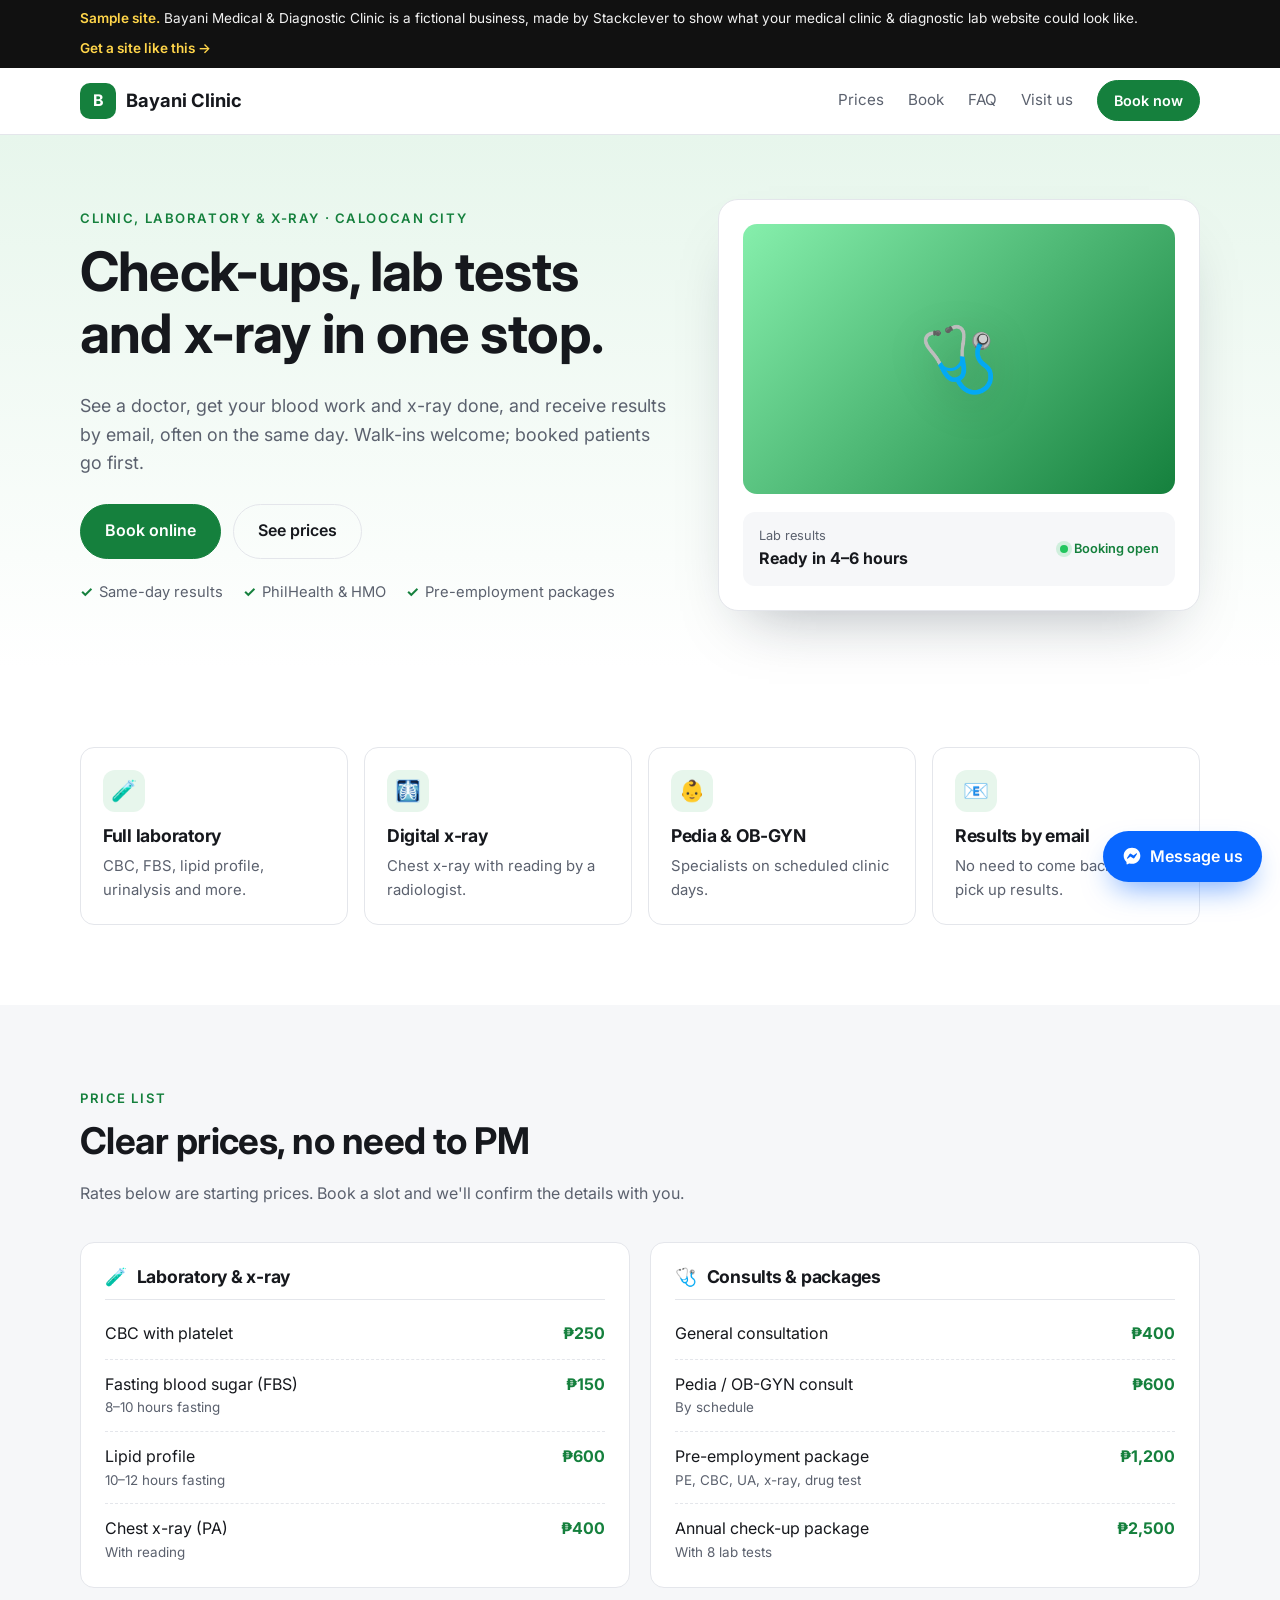
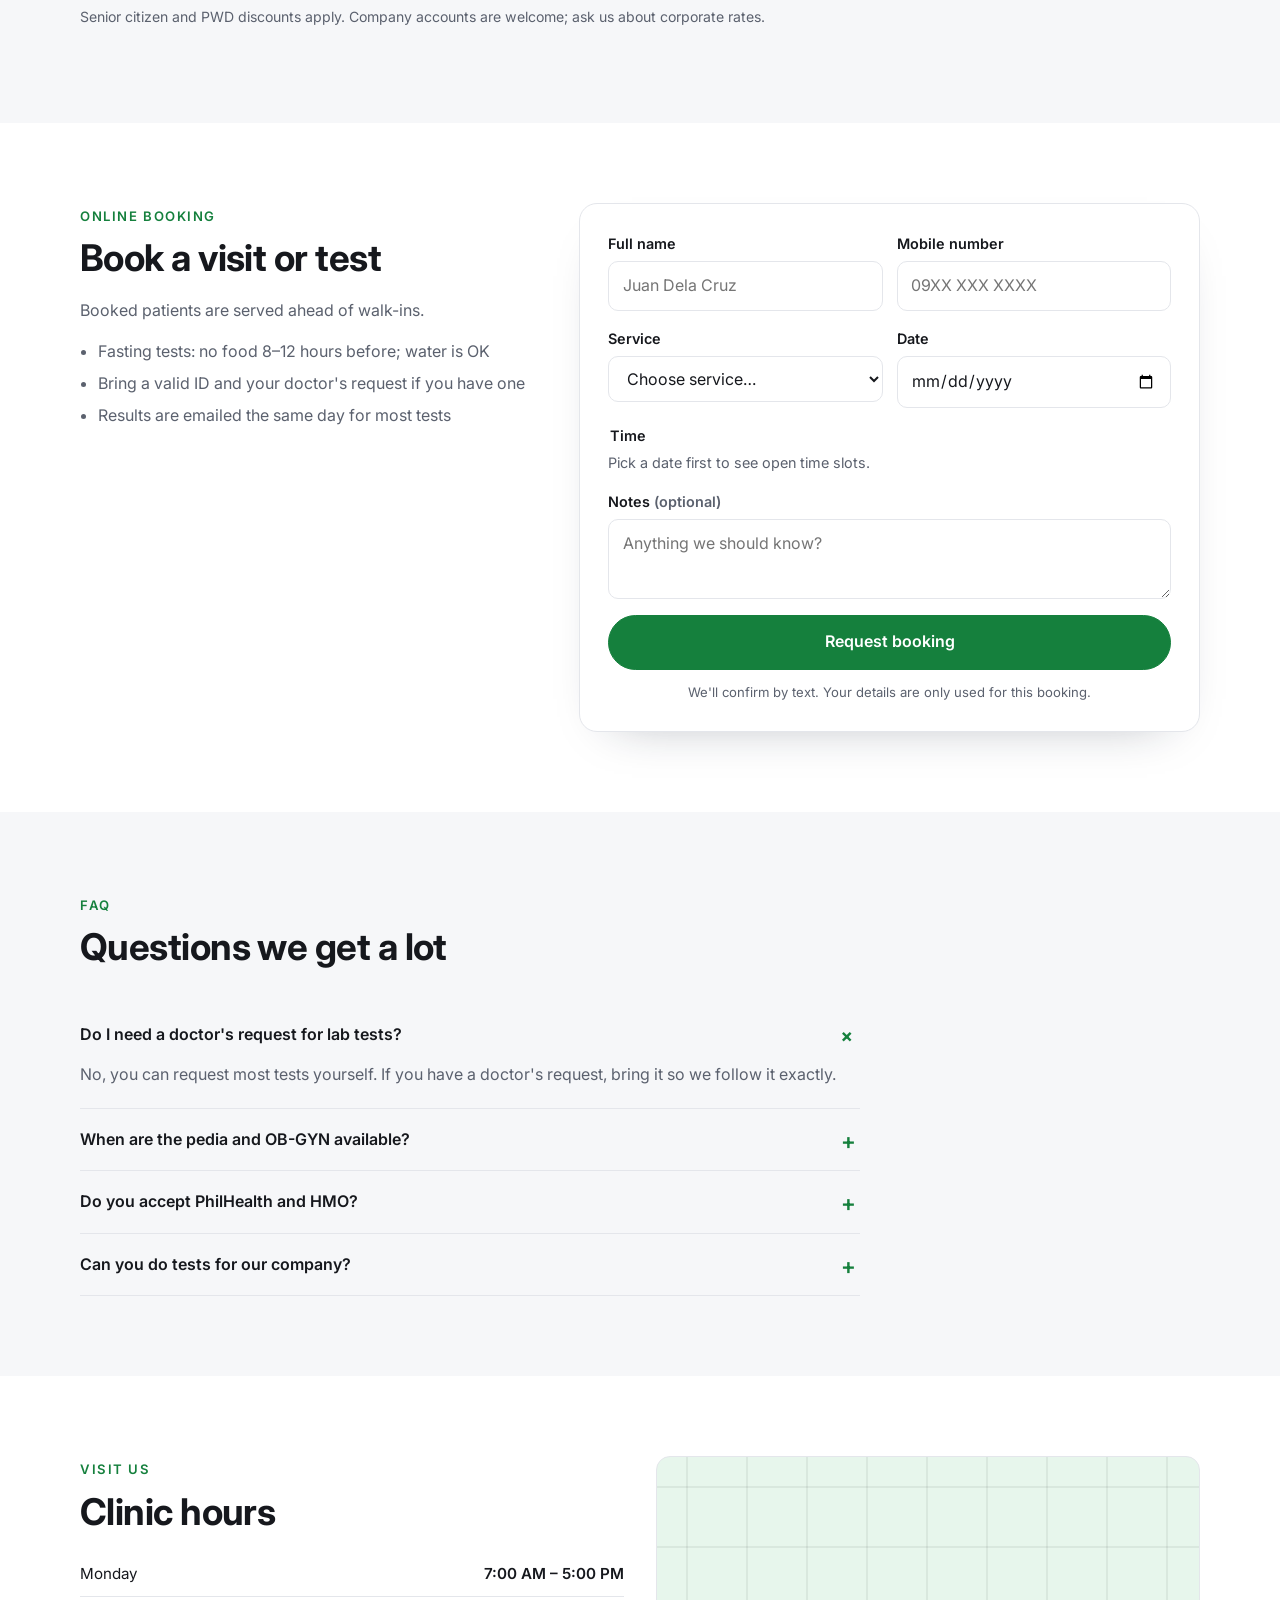
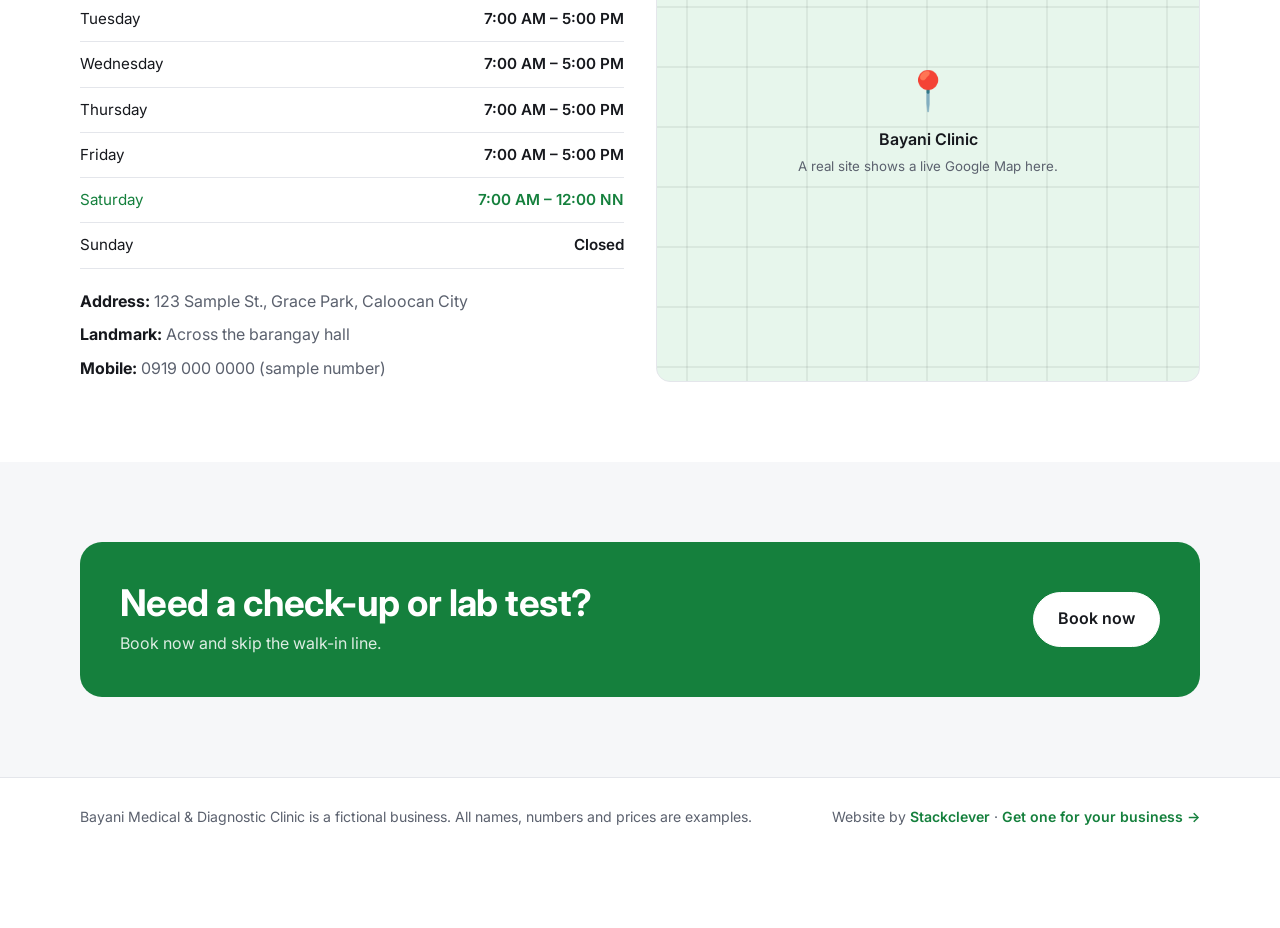
==== samples/bayani-clinic/index.html @ 7d3e4f73 "Add 5 local-business sample sites and Samples section Dental, derma, clinic/lab, private pool and tu" ====
<!DOCTYPE html>
<html lang="en">
<head>
  <meta charset="utf-8">
  <meta name="viewport" content="width=device-width, initial-scale=1">
  <title>Bayani Medical &amp; Diagnostic Clinic (sample site by Stackclever)</title>
  <meta name="description" content="Sample medical clinic &amp; diagnostic lab website by Stackclever. Bayani Medical &amp; Diagnostic Clinic is a fictional business.">
  <meta name="robots" content="noindex, nofollow">
  <meta name="theme-color" content="#15803d">
  <meta property="og:title" content="Sample medical clinic &amp; diagnostic lab website · Stackclever">
  <meta property="og:description" content="Price list, online booking, FAQs and Messenger. Get a site like this for your business.">
  <link rel="preconnect" href="https://fonts.googleapis.com">
  <link rel="preconnect" href="https://fonts.gstatic.com" crossorigin>
  <link href="https://fonts.googleapis.com/css2?family=Inter:wght@400;500;600;700&display=swap" rel="stylesheet">
  <style>
/* Shared styles for Stackclever sample sites. Each page sets its own theme vars on <body>. */
:root {
  --brand: #0f766e;
  --brand-ink: #ffffff;
  --brand-soft: #e6f4f2;
  --ink: #16181d;
  --muted: #5b616e;
  --line: #e4e6eb;
  --bg: #ffffff;
  --bg-alt: #f6f7f9;
  --radius: 14px;
  --head: "Inter", system-ui, sans-serif;
  --body: "Inter", system-ui, -apple-system, Segoe UI, Roboto, sans-serif;
}
*, *::before, *::after { box-sizing: border-box; }
html { scroll-behavior: smooth; scroll-padding-top: 76px; }
body { margin: 0; background: var(--bg); color: var(--ink); font: 16px/1.6 var(--body); -webkit-font-smoothing: antialiased; }
img { max-width: 100%; display: block; }
a { color: inherit; }
h1, h2, h3 { font-family: var(--head); line-height: 1.15; margin: 0 0 .5em; letter-spacing: -.015em; }
h1 { font-size: clamp(2.1rem, 5vw, 3.4rem); }
h2 { font-size: clamp(1.6rem, 3.2vw, 2.3rem); }
h3 { font-size: 1.1rem; }
p { margin: 0 0 1em; }
.wrap { width: min(1120px, 100% - 32px); margin-inline: auto; }
.muted { color: var(--muted); }

/* Sample banner */
.sample-bar { background: #111; color: #f2f2f2; font-size: .85rem; }
.sample-bar .wrap { display: flex; align-items: center; justify-content: space-between; gap: 8px 16px; flex-wrap: wrap; padding: 8px 0; }
.sample-bar p { margin: 0; }
.sample-bar b { color: #ffd54a; font-weight: 600; }
.sample-bar a { color: #ffd54a; font-weight: 600; text-decoration: none; white-space: nowrap; }
.sample-bar a:hover { text-decoration: underline; }

/* Header */
.top { position: sticky; top: 0; z-index: 40; background: rgba(255, 255, 255, .92); backdrop-filter: blur(10px); border-bottom: 1px solid var(--line); }
.top .wrap { display: flex; align-items: center; justify-content: space-between; gap: 16px; height: 66px; }
.brand { display: flex; align-items: center; gap: 10px; font-family: var(--head); font-weight: 700; font-size: 1.15rem; text-decoration: none; }
.brand__mark { display: grid; place-items: center; width: 36px; height: 36px; border-radius: 10px; background: var(--brand); color: var(--brand-ink); font-size: 1rem; }
.top nav { display: flex; align-items: center; gap: 24px; }
.top nav a:not(.btn) { color: var(--muted); text-decoration: none; font-size: .95rem; }
.top nav a:not(.btn):hover { color: var(--ink); }

/* Buttons */
.btn { display: inline-flex; align-items: center; justify-content: center; gap: .5em; padding: .85em 1.5em; border-radius: 999px; background: var(--brand); color: var(--brand-ink); border: 1px solid var(--brand); font: inherit; font-weight: 600; text-decoration: none; cursor: pointer; transition: transform .15s, filter .15s; }
.btn:hover { transform: translateY(-1px); filter: brightness(1.06); }
.btn--ghost { background: transparent; color: var(--ink); border-color: var(--line); }
.btn--ghost:hover { border-color: var(--brand); color: var(--brand); }
.btn--sm { padding: .55em 1.1em; font-size: .9rem; }
.btn--block { width: 100%; }

/* Hero */
.hero { padding: 64px 0 56px; background: linear-gradient(180deg, var(--brand-soft), var(--bg)); }
.hero .wrap { display: grid; grid-template-columns: 1.1fr .9fr; gap: 48px; align-items: center; }
.kicker { display: inline-block; color: var(--brand); font-weight: 600; font-size: .82rem; text-transform: uppercase; letter-spacing: .12em; margin-bottom: .8em; }
.lead { font-size: 1.12rem; color: var(--muted); max-width: 34em; }
.hero__cta { display: flex; flex-wrap: wrap; gap: 12px; margin: 26px 0 0; }
.ticks { list-style: none; padding: 0; margin: 22px 0 0; display: flex; flex-wrap: wrap; gap: 6px 20px; font-size: .92rem; color: var(--muted); }
.ticks li::before { content: "\2713"; color: var(--brand); font-weight: 700; margin-right: 6px; }

.hero__card { background: #fff; border: 1px solid var(--line); border-radius: 20px; padding: 24px; box-shadow: 0 30px 60px -30px rgba(20, 30, 50, .35); }
.hero__art { aspect-ratio: 16/10; border-radius: 14px; margin-bottom: 18px; background: var(--art); position: relative; overflow: hidden; display: grid; place-items: center; font-size: 4rem; }
.hero__art span { filter: drop-shadow(0 10px 20px rgba(0, 0, 0, .2)); }
.next { display: flex; align-items: center; justify-content: space-between; gap: 12px; padding: 14px 16px; border-radius: 12px; background: var(--bg-alt); }
.next small { display: block; color: var(--muted); font-size: .8rem; }
.next strong { font-family: var(--head); }
.live { display: inline-flex; align-items: center; gap: 6px; font-size: .8rem; color: #15803d; font-weight: 600; }
.live::before { content: ""; width: 8px; height: 8px; border-radius: 50%; background: #22c55e; box-shadow: 0 0 0 4px rgba(34, 197, 94, .18); }

/* Sections */
.section { padding: 80px 0; }
.section--alt { background: var(--bg-alt); }
.section__head { max-width: 640px; margin-bottom: 36px; }

.perks { display: grid; grid-template-columns: repeat(4, 1fr); gap: 16px; }
.perk { background: #fff; border: 1px solid var(--line); border-radius: var(--radius); padding: 22px; }
.perk__icon { display: grid; place-items: center; width: 42px; height: 42px; border-radius: 12px; background: var(--brand-soft); font-size: 1.3rem; margin-bottom: 14px; }
.perk p { color: var(--muted); font-size: .93rem; margin: 0; }

/* Price list */
.prices { display: grid; grid-template-columns: repeat(2, 1fr); gap: 20px; }
.price-group { background: #fff; border: 1px solid var(--line); border-radius: var(--radius); padding: 24px 24px 12px; }
.price-group h3 { display: flex; align-items: center; gap: 10px; padding-bottom: 12px; border-bottom: 1px solid var(--line); }
.price-group ul { list-style: none; margin: 0; padding: 0; }
.price-group li { display: flex; justify-content: space-between; align-items: baseline; gap: 16px; padding: 12px 0; border-bottom: 1px dashed var(--line); }
.price-group li:last-child { border-bottom: 0; }
.price-group li span small { display: block; color: var(--muted); font-size: .84rem; }
.price-group li b { font-family: var(--head); white-space: nowrap; color: var(--brand); }
.note { font-size: .88rem; color: var(--muted); margin-top: 18px; }

/* Booking */
.book { display: grid; grid-template-columns: .85fr 1.15fr; gap: 40px; align-items: start; }
.book__info ul { padding-left: 1.1em; color: var(--muted); }
.book__info li { margin-bottom: .4em; }
.form { background: #fff; border: 1px solid var(--line); border-radius: 18px; padding: 28px; box-shadow: 0 20px 50px -35px rgba(20, 30, 50, .4); }
.form__row { display: grid; grid-template-columns: 1fr 1fr; gap: 14px; }
.field { display: flex; flex-direction: column; gap: 6px; margin-bottom: 16px; }
.field label, .field legend { font-weight: 600; font-size: .9rem; }
.field input, .field select, .field textarea { font: inherit; padding: .7em .85em; border: 1px solid var(--line); border-radius: 10px; background: #fff; color: var(--ink); width: 100%; }
.field textarea { resize: vertical; min-height: 80px; }
.field input:focus, .field select:focus, .field textarea:focus { outline: 2px solid var(--brand); outline-offset: 1px; border-color: transparent; }
fieldset.field { border: 0; padding: 0; margin: 0 0 16px; min-width: 0; }
.slots { display: grid; grid-template-columns: repeat(auto-fill, minmax(96px, 1fr)); gap: 8px; margin-top: 4px; }
.slot { font: inherit; font-size: .88rem; padding: .6em .4em; border-radius: 10px; border: 1px solid var(--line); background: #fff; cursor: pointer; color: var(--ink); }
.slot:hover:not(:disabled) { border-color: var(--brand); }
.slot[aria-pressed="true"] { background: var(--brand); color: var(--brand-ink); border-color: var(--brand); }
.slot:disabled { color: #b3b7c0; text-decoration: line-through; cursor: not-allowed; background: var(--bg-alt); }
.slots__empty { grid-column: 1 / -1; color: var(--muted); font-size: .9rem; margin: 0; }
.form__error { color: #b91c1c; font-size: .9rem; font-weight: 500; }
.form__small { font-size: .82rem; color: var(--muted); margin: 12px 0 0; text-align: center; }
.done { text-align: center; padding: 12px 4px; }
.done__icon { display: grid; place-items: center; width: 56px; height: 56px; border-radius: 50%; background: var(--brand-soft); color: var(--brand); font-size: 1.6rem; margin: 0 auto 14px; }
.done dl { text-align: left; background: var(--bg-alt); border-radius: 12px; padding: 14px 18px; margin: 16px 0; display: grid; grid-template-columns: auto 1fr; gap: 6px 16px; font-size: .93rem; }
.done dt { color: var(--muted); }
.done dd { margin: 0; font-weight: 600; }
.done__demo { font-size: .85rem; color: var(--muted); background: #fff8db; border: 1px solid #f3e3a1; border-radius: 10px; padding: 10px 12px; }

/* FAQ */
.faq { max-width: 780px; }
.faq details { border-bottom: 1px solid var(--line); padding: 4px 0; }
.faq summary { cursor: pointer; list-style: none; font-weight: 600; padding: 14px 32px 14px 0; position: relative; }
.faq summary::-webkit-details-marker { display: none; }
.faq summary::after { content: "+"; position: absolute; right: 4px; top: 10px; font-size: 1.4rem; color: var(--brand); transition: transform .2s; }
.faq details[open] summary::after { transform: rotate(45deg); }
.faq details p { color: var(--muted); margin: 0 0 16px; }

/* Visit */
.visit { display: grid; grid-template-columns: 1fr 1fr; gap: 32px; align-items: stretch; }
.hours { width: 100%; border-collapse: collapse; font-size: .95rem; }
.hours td { padding: 10px 0; border-bottom: 1px solid var(--line); }
.hours td:last-child { text-align: right; font-weight: 600; }
.hours tr.is-today td { color: var(--brand); }
.map { border-radius: var(--radius); border: 1px solid var(--line); min-height: 260px; background:
  linear-gradient(90deg, transparent 49%, rgba(0,0,0,.06) 49% 51%, transparent 51%) 0 0 / 60px 60px,
  linear-gradient(0deg, transparent 49%, rgba(0,0,0,.06) 49% 51%, transparent 51%) 0 0 / 60px 60px,
  var(--brand-soft);
  display: grid; place-items: center; text-align: center; padding: 24px; }
.map__pin { font-size: 2.4rem; }
.map p { margin: 6px 0 0; font-weight: 600; }
.map small { color: var(--muted); }
.contact-list { list-style: none; padding: 0; margin: 20px 0 0; display: grid; gap: 8px; }
.contact-list li { color: var(--muted); }
.contact-list b { color: var(--ink); }

/* CTA band */
.band { background: var(--brand); color: var(--brand-ink); border-radius: 22px; padding: 40px; display: flex; align-items: center; justify-content: space-between; gap: 20px; flex-wrap: wrap; }
.band h2 { margin: 0 0 .2em; }
.band p { margin: 0; opacity: .85; }
.band .btn { background: #fff; color: var(--ink); border-color: #fff; }

/* Footer */
.foot { border-top: 1px solid var(--line); padding: 28px 0 100px; font-size: .88rem; color: var(--muted); }
.foot .wrap { display: flex; justify-content: space-between; gap: 12px; flex-wrap: wrap; }
.foot a { color: var(--brand); font-weight: 600; text-decoration: none; }

/* Floating chat + toast */
.chat { position: fixed; right: 18px; bottom: 18px; z-index: 50; display: inline-flex; align-items: center; gap: 8px; padding: .8em 1.2em; border-radius: 999px; border: 0; background: #0866ff; color: #fff; font: inherit; font-weight: 600; cursor: pointer; box-shadow: 0 14px 30px -10px rgba(8, 102, 255, .6); }
.chat svg { width: 20px; height: 20px; }
.toast { position: fixed; left: 50%; bottom: 84px; z-index: 60; transform: translate(-50%, 20px); opacity: 0; pointer-events: none; background: #111; color: #fff; padding: 12px 18px; border-radius: 12px; font-size: .9rem; max-width: min(420px, 100% - 32px); text-align: center; transition: opacity .25s, transform .25s; }
.toast.is-on { opacity: 1; transform: translate(-50%, 0); }

@media (max-width: 900px) {
  .hero .wrap, .book, .visit { grid-template-columns: 1fr; }
  .perks { grid-template-columns: repeat(2, 1fr); }
  .prices { grid-template-columns: 1fr; }
  .top nav a:not(.btn) { display: none; }
}
@media (max-width: 540px) {
  .perks, .form__row { grid-template-columns: 1fr; }
  .section { padding: 60px 0; }
  .hero { padding: 40px 0; }
  .form { padding: 20px; }
  .band { padding: 28px; }
  .chat span { display: none; }
}

body { --brand: #15803d; --brand-soft: #e7f6ec; --head: "Inter", system-ui, sans-serif; --art: linear-gradient(135deg,#86efac,#15803d); }
  </style>
</head>
<body>
  <div class="sample-bar" role="note">
    <div class="wrap">
      <p><b>Sample site.</b> Bayani Medical &amp; Diagnostic Clinic is a fictional business, made by Stackclever to show what your medical clinic &amp; diagnostic lab website could look like.</p>
      <a href="https://xcmoizoe.github.io/service/#contact">Get a site like this →</a>
    </div>
  </div>

  <header class="top">
    <div class="wrap">
      <a href="#" class="brand"><span class="brand__mark" aria-hidden="true">B</span>Bayani Clinic</a>
      <nav aria-label="Main">
        <a href="#prices">Prices</a>
        <a href="#book">Book</a>
        <a href="#faq">FAQ</a>
        <a href="#visit">Visit us</a>
        <a href="#book" class="btn btn--sm">Book now</a>
      </nav>
    </div>
  </header>

  <main>
    <section class="hero">
      <div class="wrap">
        <div>
          <span class="kicker">Clinic, laboratory &amp; x-ray · Caloocan City</span>
          <h1>Check-ups, lab tests and x-ray in one stop.</h1>
          <p class="lead">See a doctor, get your blood work and x-ray done, and receive results by email, often on the same day. Walk-ins welcome; booked patients go first.</p>
          <div class="hero__cta">
            <a href="#book" class="btn">Book online</a>
            <a href="#prices" class="btn btn--ghost">See prices</a>
          </div>
          <ul class="ticks">
            <li>Same-day results</li>
            <li>PhilHealth &amp; HMO</li>
            <li>Pre-employment packages</li>
          </ul>
        </div>
        <div class="hero__card" aria-hidden="true">
          <div class="hero__art"><span>🩺</span></div>
          <div class="next">
            <div><small>Lab results</small><strong>Ready in 4–6 hours</strong></div>
            <span class="live">Booking open</span>
          </div>
        </div>
      </div>
    </section>

    <section class="section">
      <div class="wrap">
        <div class="perks">
          <div class="perk"><div class="perk__icon" aria-hidden="true">🧪</div><h3>Full laboratory</h3><p>CBC, FBS, lipid profile, urinalysis and more.</p></div>
          <div class="perk"><div class="perk__icon" aria-hidden="true">🩻</div><h3>Digital x-ray</h3><p>Chest x-ray with reading by a radiologist.</p></div>
          <div class="perk"><div class="perk__icon" aria-hidden="true">👶</div><h3>Pedia &amp; OB-GYN</h3><p>Specialists on scheduled clinic days.</p></div>
          <div class="perk"><div class="perk__icon" aria-hidden="true">📧</div><h3>Results by email</h3><p>No need to come back just to pick up results.</p></div>
        </div>
      </div>
    </section>

    <section class="section section--alt" id="prices">
      <div class="wrap">
        <div class="section__head">
          <span class="kicker">Price list</span>
          <h2>Clear prices, no need to PM</h2>
          <p class="muted">Rates below are starting prices. Book a slot and we'll confirm the details with you.</p>
        </div>
        <div class="prices">
          <div class="price-group">
            <h3><span aria-hidden="true">🧪</span> Laboratory &amp; x-ray</h3>
            <ul>
              <li><span>CBC with platelet</span><b>₱250</b></li>
              <li><span>Fasting blood sugar (FBS)<small>8–10 hours fasting</small></span><b>₱150</b></li>
              <li><span>Lipid profile<small>10–12 hours fasting</small></span><b>₱600</b></li>
              <li><span>Chest x-ray (PA)<small>With reading</small></span><b>₱400</b></li>
            </ul>
          </div>
          <div class="price-group">
            <h3><span aria-hidden="true">🩺</span> Consults &amp; packages</h3>
            <ul>
              <li><span>General consultation</span><b>₱400</b></li>
              <li><span>Pedia / OB-GYN consult<small>By schedule</small></span><b>₱600</b></li>
              <li><span>Pre-employment package<small>PE, CBC, UA, x-ray, drug test</small></span><b>₱1,200</b></li>
              <li><span>Annual check-up package<small>With 8 lab tests</small></span><b>₱2,500</b></li>
            </ul>
          </div>
        </div>
        <p class="note">Senior citizen and PWD discounts apply. Company accounts are welcome; ask us about corporate rates.</p>
      </div>
    </section>

    <section class="section" id="book">
      <div class="wrap book">
        <div class="book__info">
          <span class="kicker">Online booking</span>
          <h2>Book a visit or test</h2>
          <p class="muted">Booked patients are served ahead of walk-ins.</p>
          <ul>
            <li>Fasting tests: no food 8–12 hours before; water is OK</li>
            <li>Bring a valid ID and your doctor's request if you have one</li>
            <li>Results are emailed the same day for most tests</li>
          </ul>
        </div>
        <div>
          <form class="form" id="booking" novalidate data-config="{&quot;slots&quot;:[&quot;7:00 AM&quot;,&quot;8:00 AM&quot;,&quot;9:00 AM&quot;,&quot;10:00 AM&quot;,&quot;11:00 AM&quot;,&quot;12:00 PM&quot;,&quot;1:00 PM&quot;,&quot;2:00 PM&quot;,&quot;3:00 PM&quot;,&quot;4:00 PM&quot;],&quot;hours&quot;:[7,8,9,10,11,12,13,14,15,16],&quot;busy&quot;:30,&quot;closed&quot;:[0],&quot;serviceLabel&quot;:&quot;Service&quot;,&quot;serviceWord&quot;:&quot;a service&quot;,&quot;slotLabel&quot;:&quot;Time&quot;,&quot;slotWord&quot;:&quot;time slot&quot;,&quot;doneTitle&quot;:&quot;You're booked!&quot;,&quot;doneText&quot;:&quot;We'll text you a confirmation and any prep reminders.&quot;}">
            <div class="form__row">
              <div class="field"><label for="f-name">Full name</label><input id="f-name" name="name" autocomplete="name" placeholder="Juan Dela Cruz"></div>
              <div class="field"><label for="f-mobile">Mobile number</label><input id="f-mobile" name="mobile" type="tel" autocomplete="tel" inputmode="tel" placeholder="09XX XXX XXXX"></div>
            </div>
            <div class="form__row">
              <div class="field"><label for="f-service">Service</label>
                <select id="f-service" name="service">
                  <option value="">Choose service…</option>
                  <option>General consultation</option>
                  <option>Pedia consultation</option>
                  <option>OB-GYN consultation</option>
                  <option>Laboratory tests</option>
                  <option>Chest x-ray</option>
                  <option>Pre-employment package</option>
                </select>
              </div>
              <div class="field"><label for="f-date">Date</label><input id="f-date" name="date" type="date"></div>
            </div>
            
            <fieldset class="field">
              <legend>Time</legend>
              <div class="slots" aria-live="polite"></div>
            </fieldset>
            <div class="field"><label for="f-notes">Notes <span class="muted">(optional)</span></label><textarea id="f-notes" name="notes" placeholder="Anything we should know?"></textarea></div>
            <p class="form__error" role="alert" hidden></p>
            <button type="submit" class="btn btn--block">Request booking</button>
            <p class="form__small">We'll confirm by text. Your details are only used for this booking.</p>
          </form>
        </div>
      </div>
    </section>

    <section class="section section--alt" id="faq">
      <div class="wrap">
        <div class="section__head">
          <span class="kicker">FAQ</span>
          <h2>Questions we get a lot</h2>
        </div>
        <div class="faq">
          <details open><summary>Do I need a doctor's request for lab tests?</summary><p>No, you can request most tests yourself. If you have a doctor's request, bring it so we follow it exactly.</p></details>
          <details><summary>When are the pedia and OB-GYN available?</summary><p>Pedia: Monday, Wednesday and Friday mornings. OB-GYN: Tuesday and Thursday afternoons. Book ahead to secure a slot.</p></details>
          <details><summary>Do you accept PhilHealth and HMO?</summary><p>Yes, we accept PhilHealth for eligible services and most major HMOs. Bring your card and a valid ID.</p></details>
          <details><summary>Can you do tests for our company?</summary><p>Yes. We do pre-employment and annual physical exams for companies, on-site or at the clinic.</p></details>
        </div>
      </div>
    </section>

    <section class="section" id="visit">
      <div class="wrap visit">
        <div>
          <span class="kicker">Visit us</span>
          <h2>Clinic hours</h2>
          <table class="hours">
            <tbody>
              <tr data-day="1"><td>Monday</td><td>7:00 AM – 5:00 PM</td></tr>
              <tr data-day="2"><td>Tuesday</td><td>7:00 AM – 5:00 PM</td></tr>
              <tr data-day="3"><td>Wednesday</td><td>7:00 AM – 5:00 PM</td></tr>
              <tr data-day="4"><td>Thursday</td><td>7:00 AM – 5:00 PM</td></tr>
              <tr data-day="5"><td>Friday</td><td>7:00 AM – 5:00 PM</td></tr>
              <tr data-day="6"><td>Saturday</td><td>7:00 AM – 12:00 NN</td></tr>
              <tr data-day="0"><td>Sunday</td><td>Closed</td></tr>
            </tbody>
          </table>
          <ul class="contact-list">
            <li><b>Address:</b> 123 Sample St., Grace Park, Caloocan City</li>
            <li><b>Landmark:</b> Across the barangay hall</li>
            <li><b>Mobile:</b> 0919 000 0000 <span class="muted">(sample number)</span></li>
          </ul>
        </div>
        <div class="map" role="img" aria-label="Map placeholder">
          <div>
            <div class="map__pin" aria-hidden="true">📍</div>
            <p>Bayani Clinic</p>
            <small>A real site shows a live Google Map here.</small>
          </div>
        </div>
      </div>
    </section>

    <section class="section section--alt">
      <div class="wrap">
        <div class="band">
          <div>
            <h2>Need a check-up or lab test?</h2>
            <p>Book now and skip the walk-in line.</p>
          </div>
          <a href="#book" class="btn">Book now</a>
        </div>
      </div>
    </section>
  </main>

  <footer class="foot">
    <div class="wrap">
      <span>Bayani Medical &amp; Diagnostic Clinic is a fictional business. All names, numbers and prices are examples.</span>
      <span>Website by <a href="https://xcmoizoe.github.io/service/">Stackclever</a> · <a href="https://xcmoizoe.github.io/service/#contact">Get one for your business →</a></span>
    </div>
  </footer>

  <button type="button" class="chat" data-demo-chat><svg viewBox="0 0 24 24" fill="currentColor" aria-hidden="true"><path d="M12 2C6.36 2 2 6.13 2 11.7c0 2.91 1.19 5.44 3.14 7.17.16.14.26.35.27.57l.05 1.78a.8.8 0 0 0 1.12.71l1.99-.88c.17-.07.36-.09.53-.04.91.25 1.88.39 2.9.39 5.64 0 10-4.13 10-9.7S17.64 2 12 2Zm6 7.46-2.94 4.66a1.5 1.5 0 0 1-2.17.4l-2.34-1.75a.6.6 0 0 0-.72 0l-3.16 2.4c-.42.32-.97-.18-.69-.63l2.94-4.66a1.5 1.5 0 0 1 2.17-.4l2.34 1.75a.6.6 0 0 0 .72 0l3.16-2.4c.42-.32.97.18.69.63Z"/></svg><span>Message us</span></button>
  <div class="toast" role="status" aria-live="polite"></div>

  <script>
/* Shared behaviour for Stackclever sample sites: hours highlight, slot picker, demo booking, demo chat. */
(function () {
  var toastEl = document.querySelector('.toast');
  var toastTimer;
  function toast(msg) {
    if (!toastEl) return;
    toastEl.textContent = msg;
    toastEl.classList.add('is-on');
    clearTimeout(toastTimer);
    toastTimer = setTimeout(function () { toastEl.classList.remove('is-on'); }, 3600);
  }

  // Demo Messenger button
  document.querySelectorAll('[data-demo-chat]').forEach(function (b) {
    b.addEventListener('click', function () {
      toast('Sample site: on a real site this opens the business’s Messenger chat.');
    });
  });

  // Highlight today in the hours table
  var today = new Date().getDay();
  var row = document.querySelector('.hours tr[data-day="' + today + '"]');
  if (row) row.classList.add('is-today');

  var form = document.getElementById('booking');
  if (!form) return;

  var cfg = JSON.parse(form.dataset.config);
  var dateIn = form.elements.date;
  var slotBox = form.querySelector('.slots');
  var picked = '';

  function pad(n) { return n < 10 ? '0' + n : '' + n; }
  function iso(d) { return d.getFullYear() + '-' + pad(d.getMonth() + 1) + '-' + pad(d.getDate()); }

  var start = new Date();
  dateIn.min = iso(start);
  var max = new Date(); max.setDate(max.getDate() + 60);
  dateIn.max = iso(max);

  // Deterministic "already booked" slots so the demo looks realistic
  function taken(dateStr, i) {
    var h = 0, s = dateStr + ':' + i;
    for (var k = 0; k < s.length; k++) h = (h * 31 + s.charCodeAt(k)) >>> 0;
    return h % 100 < cfg.busy;
  }

  function renderSlots() {
    slotBox.innerHTML = '';
    picked = '';
    if (!dateIn.value) {
      slotBox.innerHTML = '<p class="slots__empty">Pick a date first to see open ' + cfg.slotWord + 's.</p>';
      return;
    }
    var d = new Date(dateIn.value + 'T00:00:00');
    if (cfg.closed.indexOf(d.getDay()) !== -1) {
      slotBox.innerHTML = '<p class="slots__empty">We’re closed that day. Please pick another date.</p>';
      return;
    }
    var now = new Date();
    var isToday = dateIn.value === iso(now);
    var any = false;
    cfg.slots.forEach(function (label, i) {
      var b = document.createElement('button');
      b.type = 'button';
      b.className = 'slot';
      b.textContent = label;
      b.setAttribute('aria-pressed', 'false');
      var past = isToday && cfg.hours && cfg.hours[i] !== undefined && cfg.hours[i] <= now.getHours();
      if (past || taken(dateIn.value, i)) { b.disabled = true; b.title = 'Already booked'; }
      else any = true;
      b.addEventListener('click', function () {
        slotBox.querySelectorAll('.slot').forEach(function (x) { x.setAttribute('aria-pressed', 'false'); });
        b.setAttribute('aria-pressed', 'true');
        picked = label;
      });
      slotBox.appendChild(b);
    });
    if (!any) {
      var p = document.createElement('p');
      p.className = 'slots__empty';
      p.textContent = 'Fully booked that day. Try the next date.';
      slotBox.appendChild(p);
    }
  }
  dateIn.addEventListener('change', renderSlots);
  renderSlots();

  var err = form.querySelector('.form__error');
  form.addEventListener('submit', function (e) {
    e.preventDefault();
    var d = new FormData(form);
    var missing = [];
    if (!(d.get('name') || '').trim()) missing.push('your name');
    if (!(d.get('mobile') || '').trim()) missing.push('a mobile number');
    if (!d.get('service')) missing.push(cfg.serviceWord);
    if (!d.get('date')) missing.push('a date');
    if (!picked) missing.push('a ' + cfg.slotWord);
    if (missing.length) {
      err.textContent = 'Please add ' + missing.join(', ') + '.';
      err.hidden = false;
      return;
    }
    err.hidden = true;

    var when = new Date(d.get('date') + 'T00:00:00').toLocaleDateString('en-PH', { weekday: 'short', month: 'short', day: 'numeric' });
    var rows = [
      ['Name', d.get('name')],
      [cfg.serviceLabel, d.get('service')],
      ['Date', when],
      [cfg.slotLabel, picked]
    ];
    if (d.get('guests')) rows.push(['Guests', d.get('guests')]);

    var done = document.createElement('div');
    done.className = 'done';
    done.setAttribute('role', 'status');
    done.innerHTML = '<div class="done__icon">✓</div><h3></h3><p class="muted"></p><dl></dl>' +
      '<p class="done__demo">This is a sample site, so nothing was sent. On a real site, this request goes straight to the business by Messenger, SMS or email.</p>' +
      '<button type="button" class="btn btn--ghost btn--sm">Book another</button>';
    done.querySelector('h3').textContent = cfg.doneTitle;
    done.querySelector('p.muted').textContent = cfg.doneText;
    var dl = done.querySelector('dl');
    rows.forEach(function (r) {
      var dt = document.createElement('dt'); dt.textContent = r[0];
      var dd = document.createElement('dd'); dd.textContent = r[1];
      dl.appendChild(dt); dl.appendChild(dd);
    });
    done.querySelector('button').addEventListener('click', function () {
      done.remove();
      form.reset();
      form.hidden = false;
      renderSlots();
    });
    form.hidden = true;
    form.parentNode.insertBefore(done, form.nextSibling);
    done.scrollIntoView({ behavior: 'smooth', block: 'center' });
  });

  // "Book this" buttons in the price list pre-select the service
  document.querySelectorAll('[data-book]').forEach(function (a) {
    a.addEventListener('click', function () {
      form.elements.service.value = a.dataset.book;
    });
  });
})();

  </script>
</body>
</html>
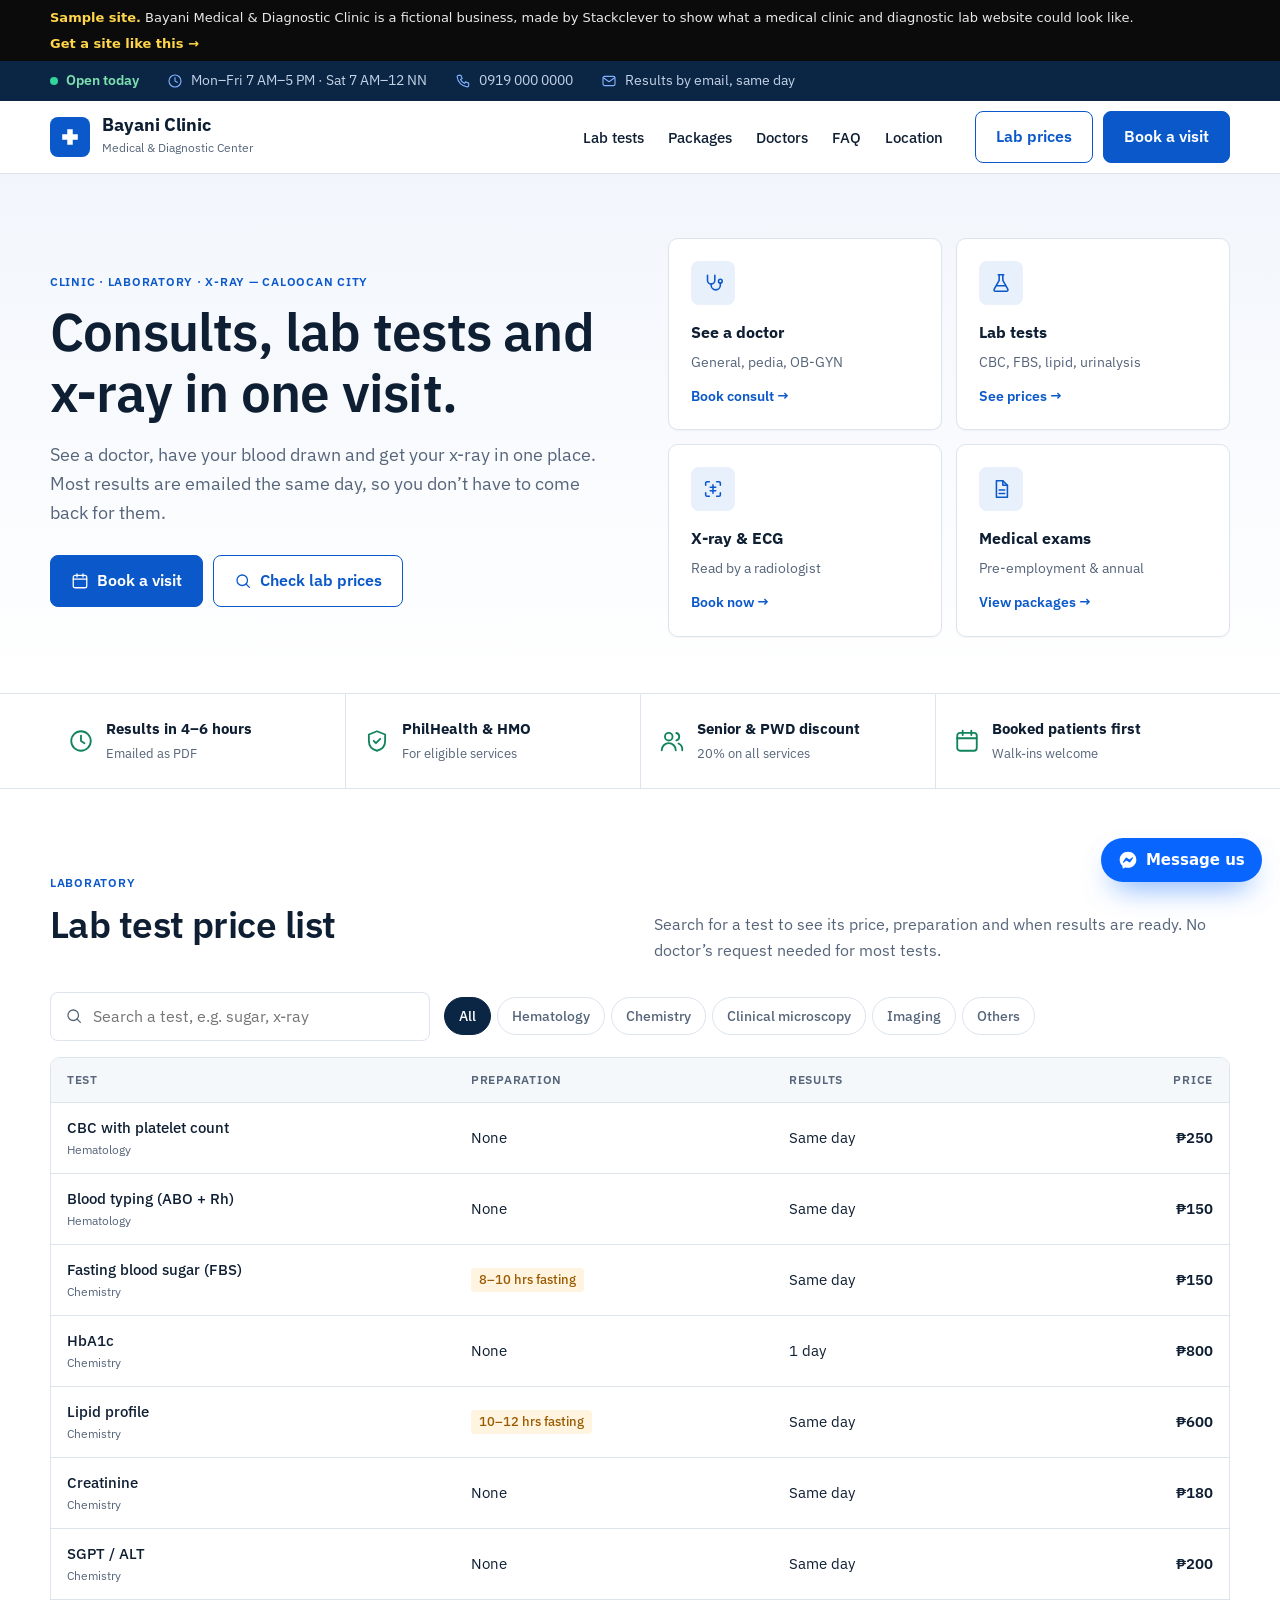
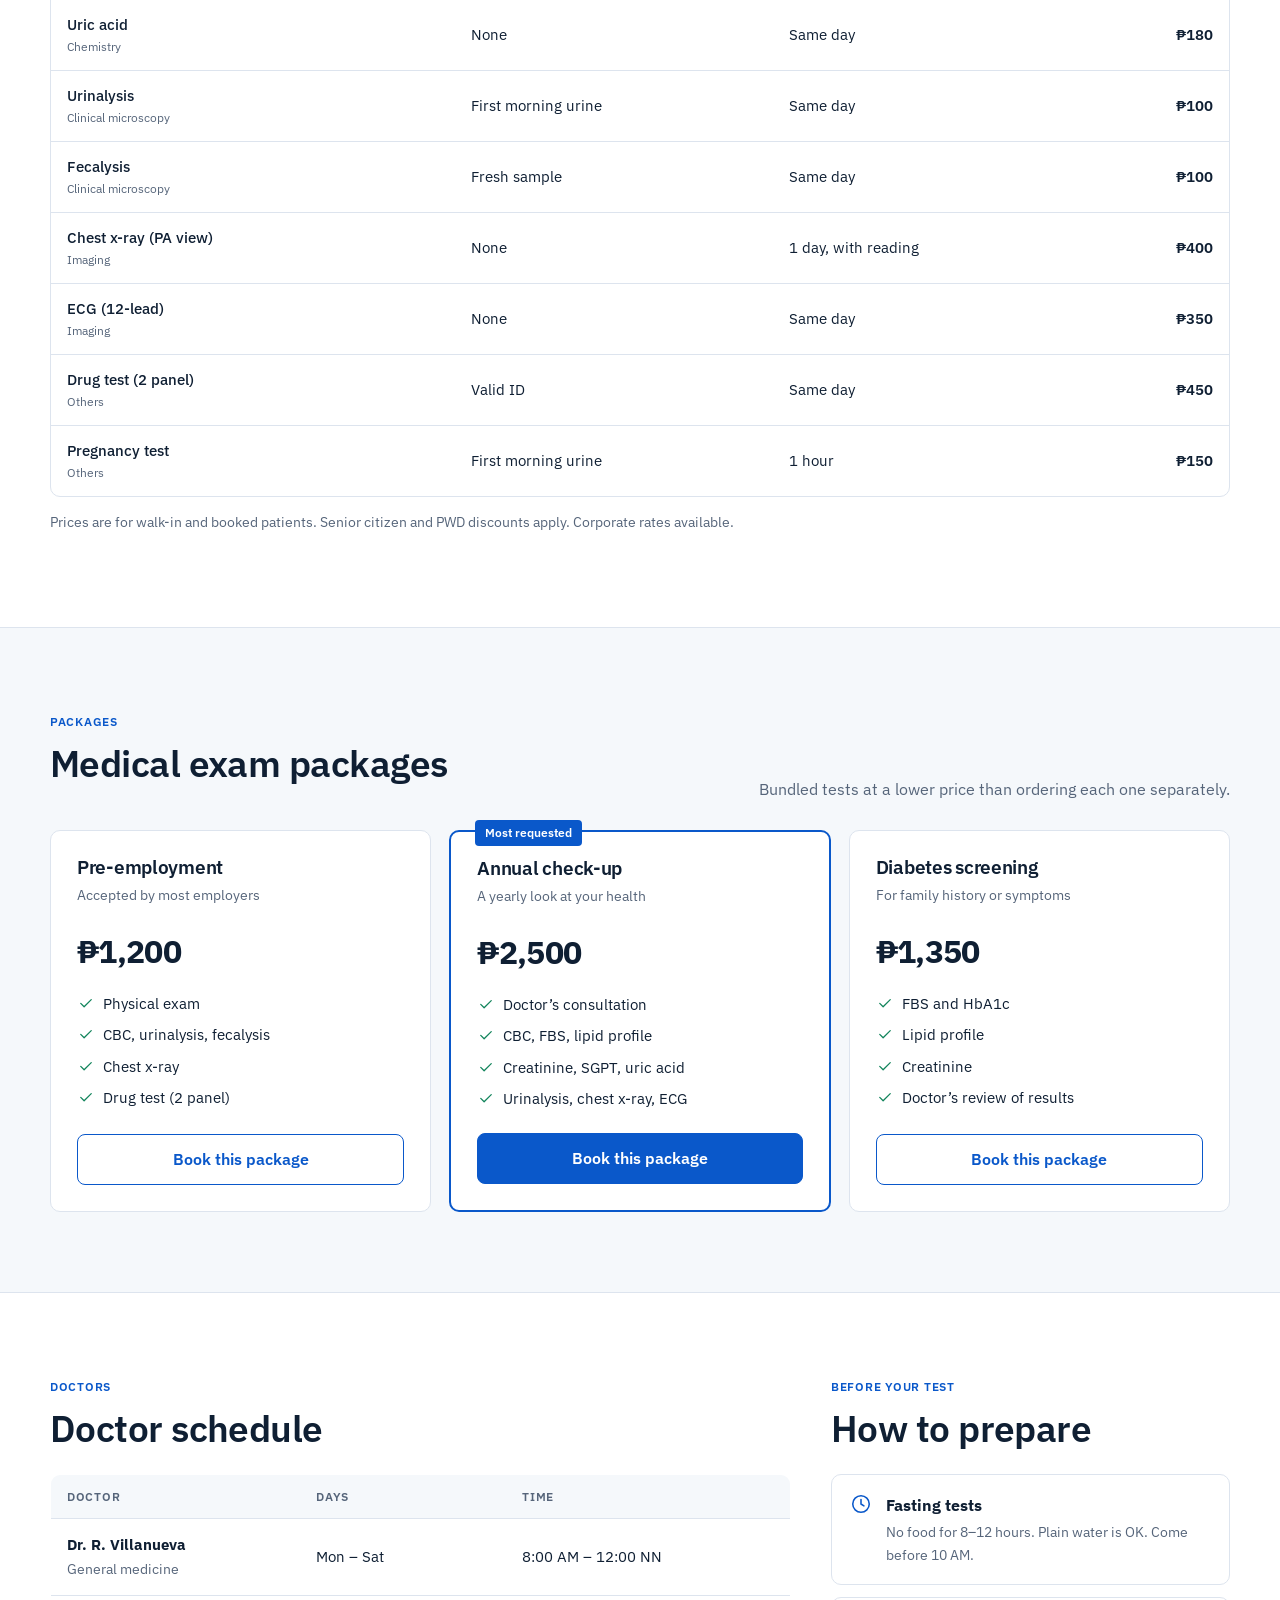
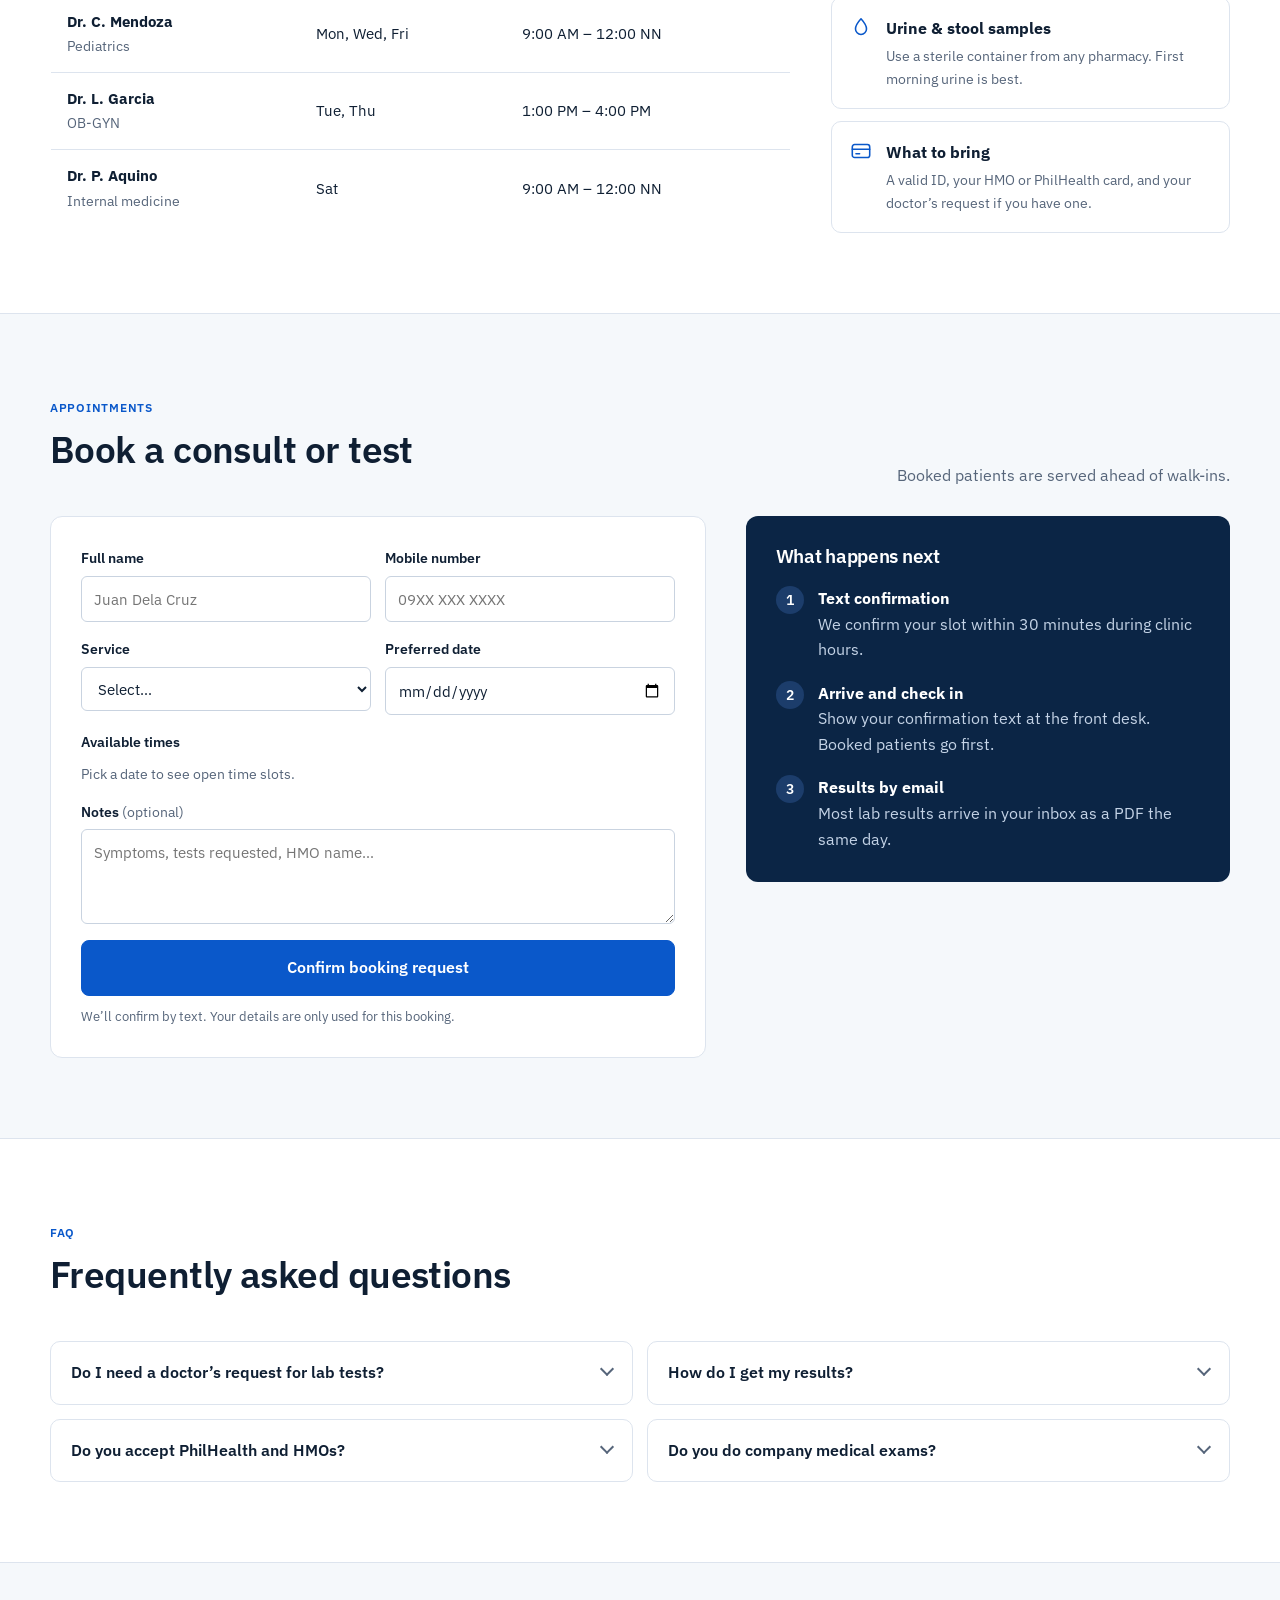
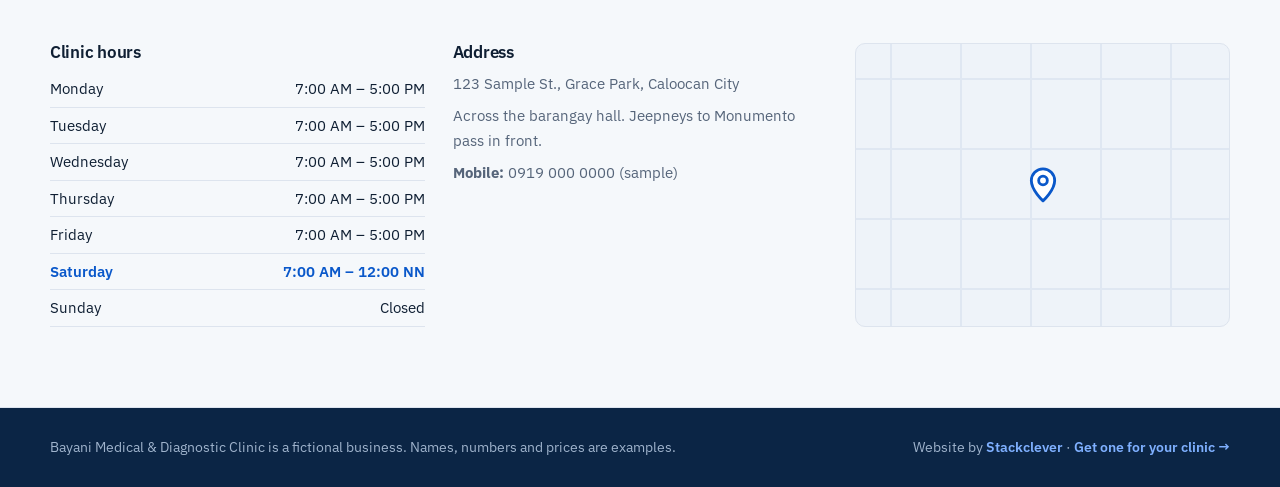
==== commit fba76fb7: "Redesign sample sites with a distinct look per niche Dental (clinical), derma (luxury editorial), cl" ====
--- a/samples/bayani-clinic/index.html
+++ b/samples/bayani-clinic/index.html
@@ -1,552 +1,454 @@
 <!DOCTYPE html>
 <html lang="en">
 <head>
-  <meta charset="utf-8">
-  <meta name="viewport" content="width=device-width, initial-scale=1">
-  <title>Bayani Medical &amp; Diagnostic Clinic (sample site by Stackclever)</title>
-  <meta name="description" content="Sample medical clinic &amp; diagnostic lab website by Stackclever. Bayani Medical &amp; Diagnostic Clinic is a fictional business.">
-  <meta name="robots" content="noindex, nofollow">
-  <meta name="theme-color" content="#15803d">
-  <meta property="og:title" content="Sample medical clinic &amp; diagnostic lab website · Stackclever">
-  <meta property="og:description" content="Price list, online booking, FAQs and Messenger. Get a site like this for your business.">
-  <link rel="preconnect" href="https://fonts.googleapis.com">
-  <link rel="preconnect" href="https://fonts.gstatic.com" crossorigin>
-  <link href="https://fonts.googleapis.com/css2?family=Inter:wght@400;500;600;700&display=swap" rel="stylesheet">
-  <style>
-/* Shared styles for Stackclever sample sites. Each page sets its own theme vars on <body>. */
-:root {
-  --brand: #0f766e;
-  --brand-ink: #ffffff;
-  --brand-soft: #e6f4f2;
-  --ink: #16181d;
-  --muted: #5b616e;
-  --line: #e4e6eb;
-  --bg: #ffffff;
-  --bg-alt: #f6f7f9;
-  --radius: 14px;
-  --head: "Inter", system-ui, sans-serif;
-  --body: "Inter", system-ui, -apple-system, Segoe UI, Roboto, sans-serif;
+<meta charset="utf-8">
+<meta name="viewport" content="width=device-width, initial-scale=1">
+<title>Bayani Medical &amp; Diagnostic Clinic · Sample medical clinic and diagnostic lab website by Stackclever</title>
+<meta name="description" content="Sample medical clinic and diagnostic lab website by Stackclever. Bayani Medical &amp; Diagnostic Clinic is a fictional business.">
+<meta name="robots" content="noindex, nofollow">
+<meta name="theme-color" content="#0b2545">
+<meta property="og:title" content="Sample medical clinic and diagnostic lab website · Stackclever">
+<meta property="og:description" content="Price list, online booking, FAQs and Messenger in one mobile-friendly site.">
+<link rel="preconnect" href="https://fonts.googleapis.com">
+<link rel="preconnect" href="https://fonts.gstatic.com" crossorigin>
+<link href="https://fonts.googleapis.com/css2?family=IBM+Plex+Sans:wght@400;500;600;700&display=swap" rel="stylesheet">
+<style>
+/* Base shared by all samples. Each page defines: --brand --brand-ink --soft --ink --muted --line --bg --surface --r */
+*,*::before,*::after{box-sizing:border-box}
+html{scroll-behavior:smooth;scroll-padding-top:90px}
+body{margin:0;background:var(--bg);color:var(--ink);-webkit-font-smoothing:antialiased}
+img,svg{display:block;max-width:100%}
+a{color:inherit}
+p{margin:0 0 1em}
+h1,h2,h3,h4{margin:0 0 .5em}
+.wrap{width:min(1180px,100% - 40px);margin-inline:auto}
+.ico{width:22px;height:22px;flex:none;fill:none;stroke:currentColor;stroke-width:1.7;stroke-linecap:round;stroke-linejoin:round}
+.sr{position:absolute;width:1px;height:1px;overflow:hidden;clip:rect(0 0 0 0)}
+
+.sample-bar{background:#0b0b0c;color:#e9e9ea;font:13px/1.5 system-ui,-apple-system,"Segoe UI",Roboto,sans-serif}
+.sample-bar .wrap{display:flex;align-items:center;justify-content:space-between;gap:6px 16px;flex-wrap:wrap;padding:8px 0}
+.sample-bar p{margin:0}
+.sample-bar b{color:#ffd54a;font-weight:600}
+.sample-bar a{color:#ffd54a;font-weight:600;text-decoration:none;white-space:nowrap}
+.sample-bar a:hover{text-decoration:underline}
+
+/* Booking engine pieces */
+.slots{display:grid;grid-template-columns:repeat(auto-fill,minmax(98px,1fr));gap:8px}
+.slot{font:inherit;font-size:.88rem;padding:.65em .4em;border-radius:calc(var(--r) * .6);border:1px solid var(--line);background:var(--surface);color:var(--ink);cursor:pointer;transition:border-color .15s,background .15s}
+.slot:hover:not(:disabled){border-color:var(--brand)}
+.slot[aria-pressed="true"]{background:var(--brand);border-color:var(--brand);color:var(--brand-ink)}
+.slot:disabled{opacity:.45;text-decoration:line-through;cursor:not-allowed}
+.slots__empty{grid-column:1/-1;margin:0;color:var(--muted);font-size:.9rem}
+.form__error{color:#b42318;font-size:.9rem;font-weight:500}
+.done{text-align:center;padding:8px 0}
+.done__icon{display:grid;place-items:center;width:56px;height:56px;border-radius:50%;background:var(--soft);color:var(--brand);margin:0 auto 14px}
+.done__icon .ico{width:28px;height:28px;stroke-width:2.2}
+.done h3{margin-bottom:.3em}
+.done>p{color:var(--muted)}
+.done dl{display:grid;grid-template-columns:auto 1fr;gap:8px 18px;text-align:left;margin:18px 0;padding:16px 18px;border-radius:var(--r);background:var(--soft);font-size:.94rem}
+.done dt{color:var(--muted)}
+.done dd{margin:0;font-weight:600}
+.done__demo{font-size:.84rem;color:#6b5a12;background:#fff8d6;border:1px solid #f1e2a0;border-radius:10px;padding:10px 12px;text-align:left}
+.done .again{font:inherit;font-weight:600;background:none;border:1px solid var(--line);color:var(--ink);padding:.6em 1.2em;border-radius:999px;cursor:pointer}
+
+.chat{position:fixed;right:18px;bottom:18px;z-index:60;display:inline-flex;align-items:center;gap:8px;padding:.8em 1.15em;border:0;border-radius:999px;background:#0866ff;color:#fff;font:600 15px/1 system-ui,-apple-system,"Segoe UI",Roboto,sans-serif;cursor:pointer;box-shadow:0 14px 30px -12px rgba(8,102,255,.7)}
+.chat svg{width:20px;height:20px}
+.toast{position:fixed;left:50%;bottom:86px;z-index:70;transform:translate(-50%,16px);opacity:0;pointer-events:none;background:#111;color:#fff;padding:12px 18px;border-radius:12px;font:14px/1.45 system-ui,sans-serif;max-width:min(420px,100% - 32px);text-align:center;transition:.25s}
+.toast.is-on{opacity:1;transform:translate(-50%,0)}
+.credit{font-size:.85rem;color:var(--muted)}
+.credit a{color:var(--brand);font-weight:600;text-decoration:none}
+@media (max-width:540px){.chat span{display:none}.wrap{width:min(1180px,100% - 32px)}}
+[hidden]{display:none!important}
+
+
+body{--brand:#0a58ca;--brand-ink:#fff;--soft:#e8f0fc;--ink:#0f1f33;--muted:#56657a;--line:#dde4ee;--bg:#fff;--surface:#fff;--r:8px;--green:#11845b;--navy:#0b2545;font:16px/1.6 "IBM Plex Sans",system-ui,sans-serif}
+h1,h2,h3{font-weight:600;letter-spacing:-.015em;line-height:1.15}
+h2{font-size:clamp(1.7rem,3vw,2.3rem)}
+.tag{display:inline-block;font-size:.78rem;font-weight:600;letter-spacing:.06em;text-transform:uppercase;color:var(--brand);margin-bottom:10px}
+.btn{white-space:nowrap;display:inline-flex;align-items:center;justify-content:center;gap:8px;padding:12px 20px;border-radius:8px;background:var(--brand);color:#fff;border:1px solid var(--brand);font:inherit;font-weight:600;text-decoration:none;cursor:pointer}
+.btn:hover{background:#0848a8}
+.btn .ico{width:18px;height:18px}
+.btn--out{background:#fff;color:var(--brand)}
+.btn--out:hover{background:var(--soft)}
+.util{background:var(--navy);color:#c4d3e6;font-size:.85rem}
+.util .wrap{display:flex;gap:28px;align-items:center;height:40px;overflow:hidden}
+.util span{display:flex;align-items:center;gap:8px;white-space:nowrap}
+.util .ico{width:16px;height:16px;color:#7fb0ff}
+.util .open{color:#7ee2b0;font-weight:600}
+.util .open::before{content:"";width:8px;height:8px;border-radius:50%;background:#34d399;display:inline-block}
+.hd{background:#fff;border-bottom:1px solid var(--line);position:sticky;top:0;z-index:40}
+.hd .wrap{display:flex;align-items:center;gap:32px;height:72px}
+.logo{display:flex;align-items:center;gap:12px;text-decoration:none}
+.logo i{display:grid;place-items:center;width:40px;height:40px;border-radius:8px;background:var(--brand);color:#fff}
+.logo i .ico{width:22px;height:22px;fill:#fff;stroke:none}
+.logo b{display:block;font-size:1.1rem;font-weight:700;line-height:1.1}
+.logo small{font-size:.75rem;color:var(--muted)}
+.hd nav{display:flex;gap:24px;margin-left:auto}
+.hd nav a{text-decoration:none;font-weight:500;color:var(--ink);font-size:.95rem}
+.hd nav a:hover{color:var(--brand)}
+.hd__btns{display:flex;gap:10px}
+.hero{background:linear-gradient(180deg,#f2f6fc,#fff);padding:64px 0 56px;border-bottom:1px solid var(--line)}
+.hero .wrap{display:grid;grid-template-columns:1fr 1fr;gap:56px;align-items:center}
+.hero h1{font-size:clamp(2.2rem,4.4vw,3.3rem);margin-bottom:18px}
+.hero p{color:var(--muted);font-size:1.12rem;max-width:32em}
+.hero__cta{display:flex;gap:10px;flex-wrap:wrap;margin-top:28px}
+.qa{display:grid;grid-template-columns:1fr 1fr;gap:14px}
+.qa a{display:flex;flex-direction:column;gap:6px;padding:22px;border-radius:10px;background:#fff;border:1px solid var(--line);text-decoration:none;box-shadow:0 1px 2px rgba(15,31,51,.04);transition:border-color .15s,box-shadow .15s}
+.qa a:hover{border-color:var(--brand);box-shadow:0 10px 30px -18px rgba(10,88,202,.5)}
+.qa i{display:grid;place-items:center;width:44px;height:44px;border-radius:8px;background:var(--soft);color:var(--brand);margin-bottom:8px}
+.qa b{font-size:1.02rem}
+.qa span{font-size:.88rem;color:var(--muted)}
+.qa em{font-style:normal;font-size:.85rem;font-weight:600;color:var(--brand);margin-top:6px}
+.strip{border-bottom:1px solid var(--line)}
+.strip .wrap{display:grid;grid-template-columns:repeat(4,1fr)}
+.strip .wrap>div{display:flex;gap:12px;align-items:center;padding:22px 18px}
+.strip .wrap>div+div{border-left:1px solid var(--line)}
+.strip .ico{color:var(--green);width:26px;height:26px}
+.strip b{display:block;font-size:.96rem}
+.strip span{font-size:.84rem;color:var(--muted)}
+.sec{padding:80px 0}
+.sec--grey{background:#f5f8fb;border-block:1px solid var(--line)}
+.sec__head{display:flex;justify-content:space-between;align-items:end;gap:20px;flex-wrap:wrap;margin-bottom:28px}
+.sec__head p{margin:0;color:var(--muted);max-width:36em}
+.tools{display:flex;gap:14px;flex-wrap:wrap;align-items:center;margin-bottom:16px}
+.search{display:flex;align-items:center;gap:10px;border:1px solid var(--line);border-radius:8px;padding:0 14px;background:#fff;flex:1;min-width:240px;max-width:380px}
+.search .ico{color:var(--muted);width:18px}
+.search input{border:0;font:inherit;padding:11px 0;width:100%;background:none;color:var(--ink)}
+.search input:focus{outline:0}
+.search:focus-within{border-color:var(--brand);box-shadow:0 0 0 3px rgba(10,88,202,.12)}
+.chips{display:flex;gap:6px;flex-wrap:wrap}
+.chips button{font:inherit;font-size:.86rem;font-weight:500;padding:7px 14px;border-radius:999px;border:1px solid var(--line);background:#fff;color:var(--muted);cursor:pointer}
+.chips button[aria-pressed="true"]{background:var(--navy);border-color:var(--navy);color:#fff}
+.tbl{border:1px solid var(--line);border-radius:10px;overflow:auto;background:#fff}
+table.lab{width:100%;border-collapse:collapse;font-size:.94rem;min-width:640px}
+.lab th{text-align:left;font-size:.76rem;text-transform:uppercase;letter-spacing:.06em;color:var(--muted);font-weight:600;background:#f5f8fb;padding:12px 16px;border-bottom:1px solid var(--line)}
+.lab td{padding:13px 16px;border-bottom:1px solid var(--line)}
+.lab tr:last-child td{border-bottom:0}
+.lab td:first-child{font-weight:500}
+.lab td small{display:block;color:var(--muted);font-size:.78rem;font-weight:400}
+.lab td.p{text-align:right;font-weight:600;white-space:nowrap}
+.lab th:last-child{text-align:right}
+.fast{display:inline-block;padding:2px 8px;border-radius:4px;background:#fff4e0;color:#9a5b00;font-size:.8rem;font-weight:500}
+.empty{padding:24px;text-align:center;color:var(--muted);margin:0}
+.lab-note{font-size:.86rem;color:var(--muted);margin-top:14px}
+.pk{display:grid;grid-template-columns:repeat(3,1fr);gap:18px}
+.pk div{background:#fff;border:1px solid var(--line);border-radius:10px;padding:26px;display:flex;flex-direction:column}
+.pk div.hl{border:2px solid var(--brand);position:relative}
+.pk div.hl::before{content:"Most requested";position:absolute;top:-12px;left:24px;background:var(--brand);color:#fff;font-size:.75rem;font-weight:600;padding:3px 10px;border-radius:4px}
+.pk h3{margin-bottom:4px}
+.pk>div>p{color:var(--muted);font-size:.9rem}
+.pk b.amt{font-size:2rem;font-weight:700;letter-spacing:-.02em;margin:6px 0 14px}
+.pk ul{list-style:none;padding:0;margin:0 0 22px;display:grid;gap:8px;font-size:.92rem}
+.pk li{display:flex;gap:8px}
+.pk li .ico{color:var(--green);width:18px;height:18px;margin-top:2px}
+.pk .btn{margin-top:auto}
+.split{display:grid;grid-template-columns:1.3fr .7fr;gap:40px;align-items:start}
+table.sched{width:100%;border-collapse:collapse;background:#fff;border:1px solid var(--line);border-radius:10px;overflow:hidden;font-size:.94rem}
+.sched th{text-align:left;font-size:.76rem;text-transform:uppercase;letter-spacing:.06em;color:var(--muted);background:#f5f8fb;padding:12px 16px;font-weight:600}
+.sched td{padding:14px 16px;border-top:1px solid var(--line)}
+.sched td b{display:block}
+.sched td span{color:var(--muted);font-size:.86rem}
+.prep{display:grid;gap:12px}
+.prep>div{display:flex;gap:14px;padding:18px;border-radius:10px;background:#fff;border:1px solid var(--line)}
+.prep .ico{color:var(--brand);flex:none}
+.prep b{display:block;margin-bottom:2px}
+.prep p{margin:0;font-size:.9rem;color:var(--muted)}
+.booking{display:grid;grid-template-columns:1.15fr .85fr;gap:40px;align-items:start}
+.bform{background:#fff;border:1px solid var(--line);border-radius:12px;padding:30px}
+.f-row{display:grid;grid-template-columns:1fr 1fr;gap:14px}
+.f{display:flex;flex-direction:column;gap:6px;margin:0 0 16px;border:0;padding:0;min-width:0}
+.f label,.f legend{font-size:.88rem;font-weight:600;padding:0}
+.f legend{margin-bottom:8px}
+.f input,.f select,.f textarea{font:inherit;font-size:.95rem;padding:10px 12px;border:1px solid #c9d3e0;border-radius:6px;background:#fff;color:var(--ink);width:100%}
+.f input:focus,.f select:focus,.f textarea:focus{outline:0;border-color:var(--brand);box-shadow:0 0 0 3px rgba(10,88,202,.14)}
+.opt{color:var(--muted);font-weight:400}
+.bform .btn{width:100%;padding:14px}
+.f-note{font-size:.82rem;color:var(--muted);margin:10px 0 0}
+.next{background:var(--navy);color:#c4d3e6;border-radius:12px;padding:30px}
+.next h3{color:#fff}
+.next ol{margin:18px 0 0;padding:0;list-style:none;counter-reset:n;display:grid;gap:18px}
+.next li{display:flex;gap:14px}
+.next li::before{counter-increment:n;content:counter(n);flex:none;display:grid;place-items:center;width:28px;height:28px;border-radius:50%;background:#1c3d6b;color:#fff;font-weight:600;font-size:.86rem}
+.next b{color:#fff;display:block}
+.faqg{display:grid;grid-template-columns:1fr 1fr;gap:14px}
+.faqg details{background:#fff;border:1px solid var(--line);border-radius:10px;padding:0 20px}
+.faqg summary{cursor:pointer;font-weight:600;padding:18px 0;list-style:none;display:flex;justify-content:space-between;gap:10px}
+.faqg summary::-webkit-details-marker{display:none}
+.faqg summary::after{content:"";width:10px;height:10px;border-right:2px solid var(--muted);border-bottom:2px solid var(--muted);transform:rotate(45deg);margin-top:4px;flex:none;transition:transform .2s}
+.faqg details[open] summary::after{transform:rotate(225deg);margin-top:10px}
+.faqg p{color:var(--muted);margin:0 0 18px;font-size:.95rem}
+.loc{display:grid;grid-template-columns:1fr 1fr 1fr;gap:28px}
+.loc h3{font-size:1.05rem}
+.loc table{width:100%;border-collapse:collapse;font-size:.92rem}
+.loc td{padding:6px 0;border-bottom:1px solid var(--line)}
+.loc td:last-child{text-align:right}
+.loc tr.is-today td{color:var(--brand);font-weight:600}
+.loc p{color:var(--muted);margin:0 0 8px;font-size:.95rem}
+.map{border-radius:10px;border:1px solid var(--line);min-height:200px;background:linear-gradient(90deg,transparent 48%,#dfe7f2 48% 52%,transparent 52%) 0 0/70px 70px,linear-gradient(0deg,transparent 48%,#dfe7f2 48% 52%,transparent 52%) 0 0/70px 70px,#eef3f9;display:grid;place-items:center;color:var(--brand)}
+.map .ico{width:40px;height:40px;fill:#fff}
+.ft{background:var(--navy);color:#9fb3cc;padding:28px 0;font-size:.88rem}
+.ft .wrap{display:flex;justify-content:space-between;gap:12px;flex-wrap:wrap}
+.ft a{color:#7fb0ff;text-decoration:none;font-weight:600}
+@media (max-width:980px){
+ .hero .wrap,.split,.booking,.faqg,.loc{grid-template-columns:1fr}
+ .pk{grid-template-columns:1fr}
+ .strip .wrap{grid-template-columns:1fr 1fr}
+ .strip .wrap>div:nth-child(3){border-left:0}
+ .strip .wrap>div:nth-child(n+3){border-top:1px solid var(--line)}
+ .hd nav,.hd__btns .btn--out{display:none}
+ .hd__btns{margin-left:auto}
+ .util .hide-m{display:none}
 }
-*, *::before, *::after { box-sizing: border-box; }
-html { scroll-behavior: smooth; scroll-padding-top: 76px; }
-body { margin: 0; background: var(--bg); color: var(--ink); font: 16px/1.6 var(--body); -webkit-font-smoothing: antialiased; }
-img { max-width: 100%; display: block; }
-a { color: inherit; }
-h1, h2, h3 { font-family: var(--head); line-height: 1.15; margin: 0 0 .5em; letter-spacing: -.015em; }
-h1 { font-size: clamp(2.1rem, 5vw, 3.4rem); }
-h2 { font-size: clamp(1.6rem, 3.2vw, 2.3rem); }
-h3 { font-size: 1.1rem; }
-p { margin: 0 0 1em; }
-.wrap { width: min(1120px, 100% - 32px); margin-inline: auto; }
-.muted { color: var(--muted); }
-
-/* Sample banner */
-.sample-bar { background: #111; color: #f2f2f2; font-size: .85rem; }
-.sample-bar .wrap { display: flex; align-items: center; justify-content: space-between; gap: 8px 16px; flex-wrap: wrap; padding: 8px 0; }
-.sample-bar p { margin: 0; }
-.sample-bar b { color: #ffd54a; font-weight: 600; }
-.sample-bar a { color: #ffd54a; font-weight: 600; text-decoration: none; white-space: nowrap; }
-.sample-bar a:hover { text-decoration: underline; }
-
-/* Header */
-.top { position: sticky; top: 0; z-index: 40; background: rgba(255, 255, 255, .92); backdrop-filter: blur(10px); border-bottom: 1px solid var(--line); }
-.top .wrap { display: flex; align-items: center; justify-content: space-between; gap: 16px; height: 66px; }
-.brand { display: flex; align-items: center; gap: 10px; font-family: var(--head); font-weight: 700; font-size: 1.15rem; text-decoration: none; }
-.brand__mark { display: grid; place-items: center; width: 36px; height: 36px; border-radius: 10px; background: var(--brand); color: var(--brand-ink); font-size: 1rem; }
-.top nav { display: flex; align-items: center; gap: 24px; }
-.top nav a:not(.btn) { color: var(--muted); text-decoration: none; font-size: .95rem; }
-.top nav a:not(.btn):hover { color: var(--ink); }
-
-/* Buttons */
-.btn { display: inline-flex; align-items: center; justify-content: center; gap: .5em; padding: .85em 1.5em; border-radius: 999px; background: var(--brand); color: var(--brand-ink); border: 1px solid var(--brand); font: inherit; font-weight: 600; text-decoration: none; cursor: pointer; transition: transform .15s, filter .15s; }
-.btn:hover { transform: translateY(-1px); filter: brightness(1.06); }
-.btn--ghost { background: transparent; color: var(--ink); border-color: var(--line); }
-.btn--ghost:hover { border-color: var(--brand); color: var(--brand); }
-.btn--sm { padding: .55em 1.1em; font-size: .9rem; }
-.btn--block { width: 100%; }
-
-/* Hero */
-.hero { padding: 64px 0 56px; background: linear-gradient(180deg, var(--brand-soft), var(--bg)); }
-.hero .wrap { display: grid; grid-template-columns: 1.1fr .9fr; gap: 48px; align-items: center; }
-.kicker { display: inline-block; color: var(--brand); font-weight: 600; font-size: .82rem; text-transform: uppercase; letter-spacing: .12em; margin-bottom: .8em; }
-.lead { font-size: 1.12rem; color: var(--muted); max-width: 34em; }
-.hero__cta { display: flex; flex-wrap: wrap; gap: 12px; margin: 26px 0 0; }
-.ticks { list-style: none; padding: 0; margin: 22px 0 0; display: flex; flex-wrap: wrap; gap: 6px 20px; font-size: .92rem; color: var(--muted); }
-.ticks li::before { content: "\2713"; color: var(--brand); font-weight: 700; margin-right: 6px; }
-
-.hero__card { background: #fff; border: 1px solid var(--line); border-radius: 20px; padding: 24px; box-shadow: 0 30px 60px -30px rgba(20, 30, 50, .35); }
-.hero__art { aspect-ratio: 16/10; border-radius: 14px; margin-bottom: 18px; background: var(--art); position: relative; overflow: hidden; display: grid; place-items: center; font-size: 4rem; }
-.hero__art span { filter: drop-shadow(0 10px 20px rgba(0, 0, 0, .2)); }
-.next { display: flex; align-items: center; justify-content: space-between; gap: 12px; padding: 14px 16px; border-radius: 12px; background: var(--bg-alt); }
-.next small { display: block; color: var(--muted); font-size: .8rem; }
-.next strong { font-family: var(--head); }
-.live { display: inline-flex; align-items: center; gap: 6px; font-size: .8rem; color: #15803d; font-weight: 600; }
-.live::before { content: ""; width: 8px; height: 8px; border-radius: 50%; background: #22c55e; box-shadow: 0 0 0 4px rgba(34, 197, 94, .18); }
-
-/* Sections */
-.section { padding: 80px 0; }
-.section--alt { background: var(--bg-alt); }
-.section__head { max-width: 640px; margin-bottom: 36px; }
-
-.perks { display: grid; grid-template-columns: repeat(4, 1fr); gap: 16px; }
-.perk { background: #fff; border: 1px solid var(--line); border-radius: var(--radius); padding: 22px; }
-.perk__icon { display: grid; place-items: center; width: 42px; height: 42px; border-radius: 12px; background: var(--brand-soft); font-size: 1.3rem; margin-bottom: 14px; }
-.perk p { color: var(--muted); font-size: .93rem; margin: 0; }
-
-/* Price list */
-.prices { display: grid; grid-template-columns: repeat(2, 1fr); gap: 20px; }
-.price-group { background: #fff; border: 1px solid var(--line); border-radius: var(--radius); padding: 24px 24px 12px; }
-.price-group h3 { display: flex; align-items: center; gap: 10px; padding-bottom: 12px; border-bottom: 1px solid var(--line); }
-.price-group ul { list-style: none; margin: 0; padding: 0; }
-.price-group li { display: flex; justify-content: space-between; align-items: baseline; gap: 16px; padding: 12px 0; border-bottom: 1px dashed var(--line); }
-.price-group li:last-child { border-bottom: 0; }
-.price-group li span small { display: block; color: var(--muted); font-size: .84rem; }
-.price-group li b { font-family: var(--head); white-space: nowrap; color: var(--brand); }
-.note { font-size: .88rem; color: var(--muted); margin-top: 18px; }
-
-/* Booking */
-.book { display: grid; grid-template-columns: .85fr 1.15fr; gap: 40px; align-items: start; }
-.book__info ul { padding-left: 1.1em; color: var(--muted); }
-.book__info li { margin-bottom: .4em; }
-.form { background: #fff; border: 1px solid var(--line); border-radius: 18px; padding: 28px; box-shadow: 0 20px 50px -35px rgba(20, 30, 50, .4); }
-.form__row { display: grid; grid-template-columns: 1fr 1fr; gap: 14px; }
-.field { display: flex; flex-direction: column; gap: 6px; margin-bottom: 16px; }
-.field label, .field legend { font-weight: 600; font-size: .9rem; }
-.field input, .field select, .field textarea { font: inherit; padding: .7em .85em; border: 1px solid var(--line); border-radius: 10px; background: #fff; color: var(--ink); width: 100%; }
-.field textarea { resize: vertical; min-height: 80px; }
-.field input:focus, .field select:focus, .field textarea:focus { outline: 2px solid var(--brand); outline-offset: 1px; border-color: transparent; }
-fieldset.field { border: 0; padding: 0; margin: 0 0 16px; min-width: 0; }
-.slots { display: grid; grid-template-columns: repeat(auto-fill, minmax(96px, 1fr)); gap: 8px; margin-top: 4px; }
-.slot { font: inherit; font-size: .88rem; padding: .6em .4em; border-radius: 10px; border: 1px solid var(--line); background: #fff; cursor: pointer; color: var(--ink); }
-.slot:hover:not(:disabled) { border-color: var(--brand); }
-.slot[aria-pressed="true"] { background: var(--brand); color: var(--brand-ink); border-color: var(--brand); }
-.slot:disabled { color: #b3b7c0; text-decoration: line-through; cursor: not-allowed; background: var(--bg-alt); }
-.slots__empty { grid-column: 1 / -1; color: var(--muted); font-size: .9rem; margin: 0; }
-.form__error { color: #b91c1c; font-size: .9rem; font-weight: 500; }
-.form__small { font-size: .82rem; color: var(--muted); margin: 12px 0 0; text-align: center; }
-.done { text-align: center; padding: 12px 4px; }
-.done__icon { display: grid; place-items: center; width: 56px; height: 56px; border-radius: 50%; background: var(--brand-soft); color: var(--brand); font-size: 1.6rem; margin: 0 auto 14px; }
-.done dl { text-align: left; background: var(--bg-alt); border-radius: 12px; padding: 14px 18px; margin: 16px 0; display: grid; grid-template-columns: auto 1fr; gap: 6px 16px; font-size: .93rem; }
-.done dt { color: var(--muted); }
-.done dd { margin: 0; font-weight: 600; }
-.done__demo { font-size: .85rem; color: var(--muted); background: #fff8db; border: 1px solid #f3e3a1; border-radius: 10px; padding: 10px 12px; }
-
-/* FAQ */
-.faq { max-width: 780px; }
-.faq details { border-bottom: 1px solid var(--line); padding: 4px 0; }
-.faq summary { cursor: pointer; list-style: none; font-weight: 600; padding: 14px 32px 14px 0; position: relative; }
-.faq summary::-webkit-details-marker { display: none; }
-.faq summary::after { content: "+"; position: absolute; right: 4px; top: 10px; font-size: 1.4rem; color: var(--brand); transition: transform .2s; }
-.faq details[open] summary::after { transform: rotate(45deg); }
-.faq details p { color: var(--muted); margin: 0 0 16px; }
-
-/* Visit */
-.visit { display: grid; grid-template-columns: 1fr 1fr; gap: 32px; align-items: stretch; }
-.hours { width: 100%; border-collapse: collapse; font-size: .95rem; }
-.hours td { padding: 10px 0; border-bottom: 1px solid var(--line); }
-.hours td:last-child { text-align: right; font-weight: 600; }
-.hours tr.is-today td { color: var(--brand); }
-.map { border-radius: var(--radius); border: 1px solid var(--line); min-height: 260px; background:
-  linear-gradient(90deg, transparent 49%, rgba(0,0,0,.06) 49% 51%, transparent 51%) 0 0 / 60px 60px,
-  linear-gradient(0deg, transparent 49%, rgba(0,0,0,.06) 49% 51%, transparent 51%) 0 0 / 60px 60px,
-  var(--brand-soft);
-  display: grid; place-items: center; text-align: center; padding: 24px; }
-.map__pin { font-size: 2.4rem; }
-.map p { margin: 6px 0 0; font-weight: 600; }
-.map small { color: var(--muted); }
-.contact-list { list-style: none; padding: 0; margin: 20px 0 0; display: grid; gap: 8px; }
-.contact-list li { color: var(--muted); }
-.contact-list b { color: var(--ink); }
-
-/* CTA band */
-.band { background: var(--brand); color: var(--brand-ink); border-radius: 22px; padding: 40px; display: flex; align-items: center; justify-content: space-between; gap: 20px; flex-wrap: wrap; }
-.band h2 { margin: 0 0 .2em; }
-.band p { margin: 0; opacity: .85; }
-.band .btn { background: #fff; color: var(--ink); border-color: #fff; }
-
-/* Footer */
-.foot { border-top: 1px solid var(--line); padding: 28px 0 100px; font-size: .88rem; color: var(--muted); }
-.foot .wrap { display: flex; justify-content: space-between; gap: 12px; flex-wrap: wrap; }
-.foot a { color: var(--brand); font-weight: 600; text-decoration: none; }
-
-/* Floating chat + toast */
-.chat { position: fixed; right: 18px; bottom: 18px; z-index: 50; display: inline-flex; align-items: center; gap: 8px; padding: .8em 1.2em; border-radius: 999px; border: 0; background: #0866ff; color: #fff; font: inherit; font-weight: 600; cursor: pointer; box-shadow: 0 14px 30px -10px rgba(8, 102, 255, .6); }
-.chat svg { width: 20px; height: 20px; }
-.toast { position: fixed; left: 50%; bottom: 84px; z-index: 60; transform: translate(-50%, 20px); opacity: 0; pointer-events: none; background: #111; color: #fff; padding: 12px 18px; border-radius: 12px; font-size: .9rem; max-width: min(420px, 100% - 32px); text-align: center; transition: opacity .25s, transform .25s; }
-.toast.is-on { opacity: 1; transform: translate(-50%, 0); }
-
-@media (max-width: 900px) {
-  .hero .wrap, .book, .visit { grid-template-columns: 1fr; }
-  .perks { grid-template-columns: repeat(2, 1fr); }
-  .prices { grid-template-columns: 1fr; }
-  .top nav a:not(.btn) { display: none; }
+@media (max-width:600px){
+ .qa,.f-row{grid-template-columns:1fr}
+ .logo small{display:none}
+ .hd .btn{padding:10px 14px}
+ .qa{grid-template-columns:1fr 1fr}
+ .qa a{padding:16px}
+ .qa span{display:none}
+ .strip .wrap{grid-template-columns:1fr}
+ .strip .wrap>div+div{border-left:0;border-top:1px solid var(--line)}
+ .sec{padding:60px 0}
+ .bform{padding:22px}
 }
-@media (max-width: 540px) {
-  .perks, .form__row { grid-template-columns: 1fr; }
-  .section { padding: 60px 0; }
-  .hero { padding: 40px 0; }
-  .form { padding: 20px; }
-  .band { padding: 28px; }
-  .chat span { display: none; }
-}
-
-body { --brand: #15803d; --brand-soft: #e7f6ec; --head: "Inter", system-ui, sans-serif; --art: linear-gradient(135deg,#86efac,#15803d); }
-  </style>
+</style>
 </head>
-<body>
-  <div class="sample-bar" role="note">
-    <div class="wrap">
-      <p><b>Sample site.</b> Bayani Medical &amp; Diagnostic Clinic is a fictional business, made by Stackclever to show what your medical clinic &amp; diagnostic lab website could look like.</p>
-      <a href="https://xcmoizoe.github.io/service/#contact">Get a site like this →</a>
+<body class="">
+<div class="sample-bar" role="note"><div class="wrap">
+  <p><b>Sample site.</b> Bayani Medical &amp; Diagnostic Clinic is a fictional business, made by Stackclever to show what a medical clinic and diagnostic lab website could look like.</p>
+  <a href="https://xcmoizoe.github.io/service/#contact">Get a site like this →</a>
+</div></div>
+
+<div class="util"><div class="wrap">
+  <span class="open">Open today</span>
+  <span><svg class="ico" viewBox="0 0 24 24" aria-hidden="true"><circle cx="12" cy="12" r="9"/><path d="M12 7v5l3.2 2"/></svg> Mon–Fri 7 AM–5 PM · Sat 7 AM–12 NN</span>
+  <span class="hide-m"><svg class="ico" viewBox="0 0 24 24" aria-hidden="true"><path d="M5.2 3.5h3.6l1.9 4.8-2.4 1.5a11.4 11.4 0 0 0 5.9 5.9l1.5-2.4 4.8 1.9v3.6a2 2 0 0 1-2.2 2A16.9 16.9 0 0 1 3.2 5.7a2 2 0 0 1 2-2.2z"/></svg> 0919 000 0000</span>
+  <span class="hide-m"><svg class="ico" viewBox="0 0 24 24" aria-hidden="true"><rect x="3" y="5" width="18" height="14" rx="2.5"/><path d="M3.5 7l8.5 6 8.5-6"/></svg> Results by email, same day</span>
+</div></div>
+<header class="hd"><div class="wrap">
+  <a href="#" class="logo"><i><svg class="ico" viewBox="0 0 24 24" aria-hidden="true"><path d="M9 3.5h6v5.5h5.5v6H15v5.5H9V15H3.5V9H9z"/></svg></i><span><b>Bayani Clinic</b><small>Medical &amp; Diagnostic Center</small></span></a>
+  <nav aria-label="Main"><a href="#lab">Lab tests</a><a href="#packages">Packages</a><a href="#doctors">Doctors</a><a href="#faq">FAQ</a><a href="#location">Location</a></nav>
+  <div class="hd__btns"><a href="#lab" class="btn btn--out">Lab prices</a><a href="#book" class="btn">Book a visit</a></div>
+</div></header>
+<main>
+<section class="hero"><div class="wrap">
+  <div>
+    <span class="tag">Clinic · Laboratory · X-ray — Caloocan City</span>
+    <h1>Consults, lab tests and x-ray in one visit.</h1>
+    <p>See a doctor, have your blood drawn and get your x-ray in one place. Most results are emailed the same day, so you don’t have to come back for them.</p>
+    <div class="hero__cta"><a href="#book" class="btn"><svg class="ico" viewBox="0 0 24 24" aria-hidden="true"><rect x="3" y="4.5" width="18" height="16.5" rx="2.5"/><path d="M3 9.5h18"/><path d="M8 2.5v4"/><path d="M16 2.5v4"/></svg> Book a visit</a><a href="#lab" class="btn btn--out"><svg class="ico" viewBox="0 0 24 24" aria-hidden="true"><circle cx="11" cy="11" r="7"/><path d="M20.5 20.5l-4.5-4.5"/></svg> Check lab prices</a></div>
+  </div>
+  <div class="qa">
+    <a href="#book" data-book="General consultation"><i><svg class="ico" viewBox="0 0 24 24" aria-hidden="true"><path d="M6 3.5v5.5a4 4 0 0 0 8 0V3.5"/><path d="M10 13v1.5a5 5 0 0 0 10 0V12"/><circle cx="20" cy="10" r="2"/></svg></i><b>See a doctor</b><span>General, pedia, OB-GYN</span><em>Book consult →</em></a>
+    <a href="#lab"><i><svg class="ico" viewBox="0 0 24 24" aria-hidden="true"><path d="M9 3h6"/><path d="M10 3v6.2L4.6 18.6A1.6 1.6 0 0 0 6 21h12a1.6 1.6 0 0 0 1.4-2.4L14 9.2V3"/><path d="M7.2 15h9.6"/></svg></i><b>Lab tests</b><span>CBC, FBS, lipid, urinalysis</span><em>See prices →</em></a>
+    <a href="#book" data-book="Chest x-ray"><i><svg class="ico" viewBox="0 0 24 24" aria-hidden="true"><path d="M4 8V5.5A1.5 1.5 0 0 1 5.5 4H8"/><path d="M16 4h2.5A1.5 1.5 0 0 1 20 5.5V8"/><path d="M20 16v2.5a1.5 1.5 0 0 1-1.5 1.5H16"/><path d="M8 20H5.5A1.5 1.5 0 0 1 4 18.5V16"/><path d="M12 7.5v9"/><path d="M9 10h6"/><path d="M9 14h6"/></svg></i><b>X-ray &amp; ECG</b><span>Read by a radiologist</span><em>Book now →</em></a>
+    <a href="#packages"><i><svg class="ico" viewBox="0 0 24 24" aria-hidden="true"><path d="M7 3h7l5 5v13H7z"/><path d="M14 3v5h5"/><path d="M10 13h6"/><path d="M10 17h6"/></svg></i><b>Medical exams</b><span>Pre-employment &amp; annual</span><em>View packages →</em></a>
+  </div>
+</div></section>
+<div class="strip"><div class="wrap">
+  <div><svg class="ico" viewBox="0 0 24 24" aria-hidden="true"><circle cx="12" cy="12" r="9"/><path d="M12 7v5l3.2 2"/></svg><div><b>Results in 4–6 hours</b><span>Emailed as PDF</span></div></div>
+  <div><svg class="ico" viewBox="0 0 24 24" aria-hidden="true"><path d="M12 3l7.5 3v6c0 4.6-3.2 7.9-7.5 9-4.3-1.1-7.5-4.4-7.5-9V6z"/><path d="M9 12l2 2 4-4"/></svg><div><b>PhilHealth &amp; HMO</b><span>For eligible services</span></div></div>
+  <div><svg class="ico" viewBox="0 0 24 24" aria-hidden="true"><circle cx="9" cy="8" r="3.5"/><path d="M2.5 20.5a6.5 6.5 0 0 1 13 0"/><path d="M16 4.6a3.5 3.5 0 0 1 0 6.8"/><path d="M18 14.3a6.3 6.3 0 0 1 3.5 6.2"/></svg><div><b>Senior &amp; PWD discount</b><span>20% on all services</span></div></div>
+  <div><svg class="ico" viewBox="0 0 24 24" aria-hidden="true"><rect x="3" y="4.5" width="18" height="16.5" rx="2.5"/><path d="M3 9.5h18"/><path d="M8 2.5v4"/><path d="M16 2.5v4"/></svg><div><b>Booked patients first</b><span>Walk-ins welcome</span></div></div>
+</div></div>
+
+<section class="sec" id="lab"><div class="wrap">
+  <div class="sec__head"><div><span class="tag">Laboratory</span><h2>Lab test price list</h2></div><p>Search for a test to see its price, preparation and when results are ready. No doctor’s request needed for most tests.</p></div>
+  <div class="tools">
+    <label class="search"><svg class="ico" viewBox="0 0 24 24" aria-hidden="true"><circle cx="11" cy="11" r="7"/><path d="M20.5 20.5l-4.5-4.5"/></svg><span class="sr">Search tests</span><input id="lab-q" type="search" placeholder="Search a test, e.g. sugar, x-ray"></label>
+    <div class="chips"><button type="button" aria-pressed="true">All</button><button type="button" aria-pressed="false">Hematology</button><button type="button" aria-pressed="false">Chemistry</button><button type="button" aria-pressed="false">Clinical microscopy</button><button type="button" aria-pressed="false">Imaging</button><button type="button" aria-pressed="false">Others</button></div>
+  </div>
+  <div class="tbl"><table class="lab"><thead><tr><th>Test</th><th>Preparation</th><th>Results</th><th>Price</th></tr></thead><tbody>
+    <tr data-cat="Hematology"><td>CBC with platelet count<small>Hematology</small></td><td>None</td><td>Same day</td><td class="p">₱250</td></tr><tr data-cat="Hematology"><td>Blood typing (ABO + Rh)<small>Hematology</small></td><td>None</td><td>Same day</td><td class="p">₱150</td></tr><tr data-cat="Chemistry"><td>Fasting blood sugar (FBS)<small>Chemistry</small></td><td><span class="fast">8–10 hrs fasting</span></td><td>Same day</td><td class="p">₱150</td></tr><tr data-cat="Chemistry"><td>HbA1c<small>Chemistry</small></td><td>None</td><td>1 day</td><td class="p">₱800</td></tr><tr data-cat="Chemistry"><td>Lipid profile<small>Chemistry</small></td><td><span class="fast">10–12 hrs fasting</span></td><td>Same day</td><td class="p">₱600</td></tr><tr data-cat="Chemistry"><td>Creatinine<small>Chemistry</small></td><td>None</td><td>Same day</td><td class="p">₱180</td></tr><tr data-cat="Chemistry"><td>SGPT / ALT<small>Chemistry</small></td><td>None</td><td>Same day</td><td class="p">₱200</td></tr><tr data-cat="Chemistry"><td>Uric acid<small>Chemistry</small></td><td>None</td><td>Same day</td><td class="p">₱180</td></tr><tr data-cat="Clinical microscopy"><td>Urinalysis<small>Clinical microscopy</small></td><td>First morning urine</td><td>Same day</td><td class="p">₱100</td></tr><tr data-cat="Clinical microscopy"><td>Fecalysis<small>Clinical microscopy</small></td><td>Fresh sample</td><td>Same day</td><td class="p">₱100</td></tr><tr data-cat="Imaging"><td>Chest x-ray (PA view)<small>Imaging</small></td><td>None</td><td>1 day, with reading</td><td class="p">₱400</td></tr><tr data-cat="Imaging"><td>ECG (12-lead)<small>Imaging</small></td><td>None</td><td>Same day</td><td class="p">₱350</td></tr><tr data-cat="Others"><td>Drug test (2 panel)<small>Others</small></td><td>Valid ID</td><td>Same day</td><td class="p">₱450</td></tr><tr data-cat="Others"><td>Pregnancy test<small>Others</small></td><td>First morning urine</td><td>1 hour</td><td class="p">₱150</td></tr>
+  </tbody></table><p class="empty" hidden>No test matches your search. Message us and we’ll check if we offer it.</p></div>
+  <p class="lab-note">Prices are for walk-in and booked patients. Senior citizen and PWD discounts apply. Corporate rates available.</p>
+</div></section>
+
+<section class="sec sec--grey" id="packages"><div class="wrap">
+  <div class="sec__head"><div><span class="tag">Packages</span><h2>Medical exam packages</h2></div><p>Bundled tests at a lower price than ordering each one separately.</p></div>
+  <div class="pk">
+    <div><h3>Pre-employment</h3><p>Accepted by most employers</p><b class="amt">₱1,200</b><ul><li><svg class="ico" viewBox="0 0 24 24" aria-hidden="true"><path d="M5 12.5l4.5 4.5L19 7.5"/></svg> Physical exam</li><li><svg class="ico" viewBox="0 0 24 24" aria-hidden="true"><path d="M5 12.5l4.5 4.5L19 7.5"/></svg> CBC, urinalysis, fecalysis</li><li><svg class="ico" viewBox="0 0 24 24" aria-hidden="true"><path d="M5 12.5l4.5 4.5L19 7.5"/></svg> Chest x-ray</li><li><svg class="ico" viewBox="0 0 24 24" aria-hidden="true"><path d="M5 12.5l4.5 4.5L19 7.5"/></svg> Drug test (2 panel)</li></ul><a href="#book" class="btn btn--out" data-book="Pre-employment package">Book this package</a></div>
+    <div class="hl"><h3>Annual check-up</h3><p>A yearly look at your health</p><b class="amt">₱2,500</b><ul><li><svg class="ico" viewBox="0 0 24 24" aria-hidden="true"><path d="M5 12.5l4.5 4.5L19 7.5"/></svg> Doctor’s consultation</li><li><svg class="ico" viewBox="0 0 24 24" aria-hidden="true"><path d="M5 12.5l4.5 4.5L19 7.5"/></svg> CBC, FBS, lipid profile</li><li><svg class="ico" viewBox="0 0 24 24" aria-hidden="true"><path d="M5 12.5l4.5 4.5L19 7.5"/></svg> Creatinine, SGPT, uric acid</li><li><svg class="ico" viewBox="0 0 24 24" aria-hidden="true"><path d="M5 12.5l4.5 4.5L19 7.5"/></svg> Urinalysis, chest x-ray, ECG</li></ul><a href="#book" class="btn" data-book="Annual check-up package">Book this package</a></div>
+    <div><h3>Diabetes screening</h3><p>For family history or symptoms</p><b class="amt">₱1,350</b><ul><li><svg class="ico" viewBox="0 0 24 24" aria-hidden="true"><path d="M5 12.5l4.5 4.5L19 7.5"/></svg> FBS and HbA1c</li><li><svg class="ico" viewBox="0 0 24 24" aria-hidden="true"><path d="M5 12.5l4.5 4.5L19 7.5"/></svg> Lipid profile</li><li><svg class="ico" viewBox="0 0 24 24" aria-hidden="true"><path d="M5 12.5l4.5 4.5L19 7.5"/></svg> Creatinine</li><li><svg class="ico" viewBox="0 0 24 24" aria-hidden="true"><path d="M5 12.5l4.5 4.5L19 7.5"/></svg> Doctor’s review of results</li></ul><a href="#book" class="btn btn--out" data-book="Diabetes screening">Book this package</a></div>
+  </div>
+</div></section>
+
+<section class="sec" id="doctors"><div class="wrap split">
+  <div>
+    <span class="tag">Doctors</span><h2 style="margin-bottom:24px">Doctor schedule</h2>
+    <table class="sched"><thead><tr><th>Doctor</th><th>Days</th><th>Time</th></tr></thead><tbody>
+      <tr><td><b>Dr. R. Villanueva</b><span>General medicine</span></td><td>Mon – Sat</td><td>8:00 AM – 12:00 NN</td></tr><tr><td><b>Dr. C. Mendoza</b><span>Pediatrics</span></td><td>Mon, Wed, Fri</td><td>9:00 AM – 12:00 NN</td></tr><tr><td><b>Dr. L. Garcia</b><span>OB-GYN</span></td><td>Tue, Thu</td><td>1:00 PM – 4:00 PM</td></tr><tr><td><b>Dr. P. Aquino</b><span>Internal medicine</span></td><td>Sat</td><td>9:00 AM – 12:00 NN</td></tr>
+    </tbody></table>
+  </div>
+  <div>
+    <span class="tag">Before your test</span><h2 style="margin-bottom:24px">How to prepare</h2>
+    <div class="prep">
+      <div><svg class="ico" viewBox="0 0 24 24" aria-hidden="true"><circle cx="12" cy="12" r="9"/><path d="M12 7v5l3.2 2"/></svg><div><b>Fasting tests</b><p>No food for 8–12 hours. Plain water is OK. Come before 10 AM.</p></div></div>
+      <div><svg class="ico" viewBox="0 0 24 24" aria-hidden="true"><path d="M12 3s-6 6.6-6 11.1a6 6 0 0 0 12 0C18 9.6 12 3 12 3z"/></svg><div><b>Urine &amp; stool samples</b><p>Use a sterile container from any pharmacy. First morning urine is best.</p></div></div>
+      <div><svg class="ico" viewBox="0 0 24 24" aria-hidden="true"><rect x="2.5" y="5" width="19" height="14" rx="2.5"/><path d="M2.5 10h19"/><path d="M6.5 15h4"/></svg><div><b>What to bring</b><p>A valid ID, your HMO or PhilHealth card, and your doctor’s request if you have one.</p></div></div>
     </div>
   </div>
-
-  <header class="top">
-    <div class="wrap">
-      <a href="#" class="brand"><span class="brand__mark" aria-hidden="true">B</span>Bayani Clinic</a>
-      <nav aria-label="Main">
-        <a href="#prices">Prices</a>
-        <a href="#book">Book</a>
-        <a href="#faq">FAQ</a>
-        <a href="#visit">Visit us</a>
-        <a href="#book" class="btn btn--sm">Book now</a>
-      </nav>
+</div></section>
+
+<section class="sec sec--grey" id="book"><div class="wrap">
+  <div class="sec__head"><div><span class="tag">Appointments</span><h2>Book a consult or test</h2></div><p>Booked patients are served ahead of walk-ins.</p></div>
+  <div class="booking">
+    <form class="bform" id="booking" novalidate data-config="{&quot;slots&quot;:[&quot;7:00 AM&quot;,&quot;8:00 AM&quot;,&quot;9:00 AM&quot;,&quot;10:00 AM&quot;,&quot;11:00 AM&quot;,&quot;12:00 PM&quot;,&quot;1:00 PM&quot;,&quot;2:00 PM&quot;,&quot;3:00 PM&quot;,&quot;4:00 PM&quot;],&quot;hours&quot;:[7,8,9,10,11,12,13,14,15,16],&quot;busy&quot;:30,&quot;closed&quot;:[0],&quot;serviceLabel&quot;:&quot;Service&quot;,&quot;serviceWord&quot;:&quot;a service&quot;,&quot;slotLabel&quot;:&quot;Time&quot;,&quot;slotWord&quot;:&quot;time slot&quot;,&quot;doneTitle&quot;:&quot;You’re booked&quot;,&quot;doneText&quot;:&quot;We’ll text you a confirmation and any preparation reminders.&quot;}">
+    
+    <div class="f-row">
+      <div class="f"><label for="b-name">Full name</label><input id="b-name" name="name" autocomplete="name" placeholder="Juan Dela Cruz"></div>
+      <div class="f"><label for="b-mobile">Mobile number</label><input id="b-mobile" name="mobile" type="tel" inputmode="tel" autocomplete="tel" placeholder="09XX XXX XXXX"></div>
     </div>
-  </header>
-
-  <main>
-    <section class="hero">
-      <div class="wrap">
-        <div>
-          <span class="kicker">Clinic, laboratory &amp; x-ray · Caloocan City</span>
-          <h1>Check-ups, lab tests and x-ray in one stop.</h1>
-          <p class="lead">See a doctor, get your blood work and x-ray done, and receive results by email, often on the same day. Walk-ins welcome; booked patients go first.</p>
-          <div class="hero__cta">
-            <a href="#book" class="btn">Book online</a>
-            <a href="#prices" class="btn btn--ghost">See prices</a>
-          </div>
-          <ul class="ticks">
-            <li>Same-day results</li>
-            <li>PhilHealth &amp; HMO</li>
-            <li>Pre-employment packages</li>
-          </ul>
-        </div>
-        <div class="hero__card" aria-hidden="true">
-          <div class="hero__art"><span>🩺</span></div>
-          <div class="next">
-            <div><small>Lab results</small><strong>Ready in 4–6 hours</strong></div>
-            <span class="live">Booking open</span>
-          </div>
-        </div>
-      </div>
-    </section>
-
-    <section class="section">
-      <div class="wrap">
-        <div class="perks">
-          <div class="perk"><div class="perk__icon" aria-hidden="true">🧪</div><h3>Full laboratory</h3><p>CBC, FBS, lipid profile, urinalysis and more.</p></div>
-          <div class="perk"><div class="perk__icon" aria-hidden="true">🩻</div><h3>Digital x-ray</h3><p>Chest x-ray with reading by a radiologist.</p></div>
-          <div class="perk"><div class="perk__icon" aria-hidden="true">👶</div><h3>Pedia &amp; OB-GYN</h3><p>Specialists on scheduled clinic days.</p></div>
-          <div class="perk"><div class="perk__icon" aria-hidden="true">📧</div><h3>Results by email</h3><p>No need to come back just to pick up results.</p></div>
-        </div>
-      </div>
-    </section>
-
-    <section class="section section--alt" id="prices">
-      <div class="wrap">
-        <div class="section__head">
-          <span class="kicker">Price list</span>
-          <h2>Clear prices, no need to PM</h2>
-          <p class="muted">Rates below are starting prices. Book a slot and we'll confirm the details with you.</p>
-        </div>
-        <div class="prices">
-          <div class="price-group">
-            <h3><span aria-hidden="true">🧪</span> Laboratory &amp; x-ray</h3>
-            <ul>
-              <li><span>CBC with platelet</span><b>₱250</b></li>
-              <li><span>Fasting blood sugar (FBS)<small>8–10 hours fasting</small></span><b>₱150</b></li>
-              <li><span>Lipid profile<small>10–12 hours fasting</small></span><b>₱600</b></li>
-              <li><span>Chest x-ray (PA)<small>With reading</small></span><b>₱400</b></li>
-            </ul>
-          </div>
-          <div class="price-group">
-            <h3><span aria-hidden="true">🩺</span> Consults &amp; packages</h3>
-            <ul>
-              <li><span>General consultation</span><b>₱400</b></li>
-              <li><span>Pedia / OB-GYN consult<small>By schedule</small></span><b>₱600</b></li>
-              <li><span>Pre-employment package<small>PE, CBC, UA, x-ray, drug test</small></span><b>₱1,200</b></li>
-              <li><span>Annual check-up package<small>With 8 lab tests</small></span><b>₱2,500</b></li>
-            </ul>
-          </div>
-        </div>
-        <p class="note">Senior citizen and PWD discounts apply. Company accounts are welcome; ask us about corporate rates.</p>
-      </div>
-    </section>
-
-    <section class="section" id="book">
-      <div class="wrap book">
-        <div class="book__info">
-          <span class="kicker">Online booking</span>
-          <h2>Book a visit or test</h2>
-          <p class="muted">Booked patients are served ahead of walk-ins.</p>
-          <ul>
-            <li>Fasting tests: no food 8–12 hours before; water is OK</li>
-            <li>Bring a valid ID and your doctor's request if you have one</li>
-            <li>Results are emailed the same day for most tests</li>
-          </ul>
-        </div>
-        <div>
-          <form class="form" id="booking" novalidate data-config="{&quot;slots&quot;:[&quot;7:00 AM&quot;,&quot;8:00 AM&quot;,&quot;9:00 AM&quot;,&quot;10:00 AM&quot;,&quot;11:00 AM&quot;,&quot;12:00 PM&quot;,&quot;1:00 PM&quot;,&quot;2:00 PM&quot;,&quot;3:00 PM&quot;,&quot;4:00 PM&quot;],&quot;hours&quot;:[7,8,9,10,11,12,13,14,15,16],&quot;busy&quot;:30,&quot;closed&quot;:[0],&quot;serviceLabel&quot;:&quot;Service&quot;,&quot;serviceWord&quot;:&quot;a service&quot;,&quot;slotLabel&quot;:&quot;Time&quot;,&quot;slotWord&quot;:&quot;time slot&quot;,&quot;doneTitle&quot;:&quot;You're booked!&quot;,&quot;doneText&quot;:&quot;We'll text you a confirmation and any prep reminders.&quot;}">
-            <div class="form__row">
-              <div class="field"><label for="f-name">Full name</label><input id="f-name" name="name" autocomplete="name" placeholder="Juan Dela Cruz"></div>
-              <div class="field"><label for="f-mobile">Mobile number</label><input id="f-mobile" name="mobile" type="tel" autocomplete="tel" inputmode="tel" placeholder="09XX XXX XXXX"></div>
-            </div>
-            <div class="form__row">
-              <div class="field"><label for="f-service">Service</label>
-                <select id="f-service" name="service">
-                  <option value="">Choose service…</option>
-                  <option>General consultation</option>
-                  <option>Pedia consultation</option>
-                  <option>OB-GYN consultation</option>
-                  <option>Laboratory tests</option>
-                  <option>Chest x-ray</option>
-                  <option>Pre-employment package</option>
-                </select>
-              </div>
-              <div class="field"><label for="f-date">Date</label><input id="f-date" name="date" type="date"></div>
-            </div>
-            
-            <fieldset class="field">
-              <legend>Time</legend>
-              <div class="slots" aria-live="polite"></div>
-            </fieldset>
-            <div class="field"><label for="f-notes">Notes <span class="muted">(optional)</span></label><textarea id="f-notes" name="notes" placeholder="Anything we should know?"></textarea></div>
-            <p class="form__error" role="alert" hidden></p>
-            <button type="submit" class="btn btn--block">Request booking</button>
-            <p class="form__small">We'll confirm by text. Your details are only used for this booking.</p>
-          </form>
-        </div>
-      </div>
-    </section>
-
-    <section class="section section--alt" id="faq">
-      <div class="wrap">
-        <div class="section__head">
-          <span class="kicker">FAQ</span>
-          <h2>Questions we get a lot</h2>
-        </div>
-        <div class="faq">
-          <details open><summary>Do I need a doctor's request for lab tests?</summary><p>No, you can request most tests yourself. If you have a doctor's request, bring it so we follow it exactly.</p></details>
-          <details><summary>When are the pedia and OB-GYN available?</summary><p>Pedia: Monday, Wednesday and Friday mornings. OB-GYN: Tuesday and Thursday afternoons. Book ahead to secure a slot.</p></details>
-          <details><summary>Do you accept PhilHealth and HMO?</summary><p>Yes, we accept PhilHealth for eligible services and most major HMOs. Bring your card and a valid ID.</p></details>
-          <details><summary>Can you do tests for our company?</summary><p>Yes. We do pre-employment and annual physical exams for companies, on-site or at the clinic.</p></details>
-        </div>
-      </div>
-    </section>
-
-    <section class="section" id="visit">
-      <div class="wrap visit">
-        <div>
-          <span class="kicker">Visit us</span>
-          <h2>Clinic hours</h2>
-          <table class="hours">
-            <tbody>
-              <tr data-day="1"><td>Monday</td><td>7:00 AM – 5:00 PM</td></tr>
-              <tr data-day="2"><td>Tuesday</td><td>7:00 AM – 5:00 PM</td></tr>
-              <tr data-day="3"><td>Wednesday</td><td>7:00 AM – 5:00 PM</td></tr>
-              <tr data-day="4"><td>Thursday</td><td>7:00 AM – 5:00 PM</td></tr>
-              <tr data-day="5"><td>Friday</td><td>7:00 AM – 5:00 PM</td></tr>
-              <tr data-day="6"><td>Saturday</td><td>7:00 AM – 12:00 NN</td></tr>
-              <tr data-day="0"><td>Sunday</td><td>Closed</td></tr>
-            </tbody>
-          </table>
-          <ul class="contact-list">
-            <li><b>Address:</b> 123 Sample St., Grace Park, Caloocan City</li>
-            <li><b>Landmark:</b> Across the barangay hall</li>
-            <li><b>Mobile:</b> 0919 000 0000 <span class="muted">(sample number)</span></li>
-          </ul>
-        </div>
-        <div class="map" role="img" aria-label="Map placeholder">
-          <div>
-            <div class="map__pin" aria-hidden="true">📍</div>
-            <p>Bayani Clinic</p>
-            <small>A real site shows a live Google Map here.</small>
-          </div>
-        </div>
-      </div>
-    </section>
-
-    <section class="section section--alt">
-      <div class="wrap">
-        <div class="band">
-          <div>
-            <h2>Need a check-up or lab test?</h2>
-            <p>Book now and skip the walk-in line.</p>
-          </div>
-          <a href="#book" class="btn">Book now</a>
-        </div>
-      </div>
-    </section>
-  </main>
-
-  <footer class="foot">
-    <div class="wrap">
-      <span>Bayani Medical &amp; Diagnostic Clinic is a fictional business. All names, numbers and prices are examples.</span>
-      <span>Website by <a href="https://xcmoizoe.github.io/service/">Stackclever</a> · <a href="https://xcmoizoe.github.io/service/#contact">Get one for your business →</a></span>
+    <div class="f-row">
+      <div class="f"><label for="b-service">Service</label><select id="b-service" name="service"><option value="">Select…</option><option>General consultation</option><option>Pediatric consultation</option><option>OB-GYN consultation</option><option>Laboratory tests</option><option>Chest x-ray</option><option>ECG</option><option>Pre-employment package</option><option>Annual check-up package</option><option>Diabetes screening</option></select></div>
+      <div class="f"><label for="b-date">Preferred date</label><input id="b-date" name="date" type="date"></div>
     </div>
-  </footer>
-
-  <button type="button" class="chat" data-demo-chat><svg viewBox="0 0 24 24" fill="currentColor" aria-hidden="true"><path d="M12 2C6.36 2 2 6.13 2 11.7c0 2.91 1.19 5.44 3.14 7.17.16.14.26.35.27.57l.05 1.78a.8.8 0 0 0 1.12.71l1.99-.88c.17-.07.36-.09.53-.04.91.25 1.88.39 2.9.39 5.64 0 10-4.13 10-9.7S17.64 2 12 2Zm6 7.46-2.94 4.66a1.5 1.5 0 0 1-2.17.4l-2.34-1.75a.6.6 0 0 0-.72 0l-3.16 2.4c-.42.32-.97-.18-.69-.63l2.94-4.66a1.5 1.5 0 0 1 2.17-.4l2.34 1.75a.6.6 0 0 0 .72 0l3.16-2.4c.42-.32.97.18.69.63Z"/></svg><span>Message us</span></button>
-  <div class="toast" role="status" aria-live="polite"></div>
-
-  <script>
-/* Shared behaviour for Stackclever sample sites: hours highlight, slot picker, demo booking, demo chat. */
+    
+    <fieldset class="f"><legend>Available times</legend><div class="slots" aria-live="polite"></div></fieldset>
+    <div class="f"><label for="b-notes">Notes <span class="opt">(optional)</span></label><textarea id="b-notes" name="notes" rows="3" placeholder="Symptoms, tests requested, HMO name…"></textarea></div>
+    <p class="form__error" role="alert" hidden></p>
+    <button type="submit" class="btn">Confirm booking request</button>
+    <p class="f-note">We’ll confirm by text. Your details are only used for this booking.</p>
+  </form>
+    <div class="next"><h3>What happens next</h3><ol>
+      <li><div><b>Text confirmation</b>We confirm your slot within 30 minutes during clinic hours.</div></li>
+      <li><div><b>Arrive and check in</b>Show your confirmation text at the front desk. Booked patients go first.</div></li>
+      <li><div><b>Results by email</b>Most lab results arrive in your inbox as a PDF the same day.</div></li>
+    </ol></div>
+  </div>
+</div></section>
+
+<section class="sec" id="faq"><div class="wrap">
+  <div class="sec__head"><div><span class="tag">FAQ</span><h2>Frequently asked questions</h2></div></div>
+  <div class="faqg"><details><summary>Do I need a doctor’s request for lab tests?</summary><p>No. You can request most tests yourself. If you have a request from your doctor, bring it so we follow it exactly.</p></details><details><summary>How do I get my results?</summary><p>Most results are emailed as a PDF the same day. You can also pick up a printed copy at the front desk.</p></details><details><summary>Do you accept PhilHealth and HMOs?</summary><p>Yes, for eligible services. Bring your card and a valid ID. Call ahead if you are unsure whether a test is covered.</p></details><details><summary>Do you do company medical exams?</summary><p>Yes. We do pre-employment and annual physical exams at the clinic or on-site for groups of 20 or more.</p></details></div>
+</div></section>
+
+<section class="sec sec--grey" id="location"><div class="wrap loc">
+  <div><h3>Clinic hours</h3><table><tbody><tr data-day="1"><td>Monday</td><td>7:00 AM – 5:00 PM</td></tr><tr data-day="2"><td>Tuesday</td><td>7:00 AM – 5:00 PM</td></tr><tr data-day="3"><td>Wednesday</td><td>7:00 AM – 5:00 PM</td></tr><tr data-day="4"><td>Thursday</td><td>7:00 AM – 5:00 PM</td></tr><tr data-day="5"><td>Friday</td><td>7:00 AM – 5:00 PM</td></tr><tr data-day="6"><td>Saturday</td><td>7:00 AM – 12:00 NN</td></tr><tr data-day="0"><td>Sunday</td><td>Closed</td></tr></tbody></table></div>
+  <div><h3>Address</h3><p>123 Sample St., Grace Park, Caloocan City</p><p>Across the barangay hall. Jeepneys to Monumento pass in front.</p><p><b>Mobile:</b> 0919 000 0000 (sample)</p></div>
+  <div class="map" role="img" aria-label="Map placeholder"><svg class="ico" viewBox="0 0 24 24" aria-hidden="true"><path d="M12 21.5s-7-6.3-7-12.2a7 7 0 0 1 14 0c0 5.9-7 12.2-7 12.2z"/><circle cx="12" cy="9.3" r="2.6"/></svg></div>
+</div></section>
+</main>
+<footer class="ft"><div class="wrap"><span>Bayani Medical &amp; Diagnostic Clinic is a fictional business. Names, numbers and prices are examples.</span><span>Website by <a href="https://xcmoizoe.github.io/service/">Stackclever</a> · <a href="https://xcmoizoe.github.io/service/#contact">Get one for your clinic →</a></span></div></footer>
+<button type="button" class="chat" data-demo-chat><svg viewBox="0 0 24 24" fill="currentColor" aria-hidden="true"><path d="M12 2C6.36 2 2 6.13 2 11.7c0 2.91 1.19 5.44 3.14 7.17.16.14.26.35.27.57l.05 1.78a.8.8 0 0 0 1.12.71l1.99-.88c.17-.07.36-.09.53-.04.91.25 1.88.39 2.9.39 5.64 0 10-4.13 10-9.7S17.64 2 12 2Zm6 7.46-2.94 4.66a1.5 1.5 0 0 1-2.17.4l-2.34-1.75a.6.6 0 0 0-.72 0l-3.16 2.4c-.42.32-.97-.18-.69-.63l2.94-4.66a1.5 1.5 0 0 1 2.17-.4l2.34 1.75a.6.6 0 0 0 .72 0l3.16-2.4c.42-.32.97.18.69.63Z"/></svg><span>Message us</span></button>
+<div class="toast" role="status" aria-live="polite"></div>
+<script>
 (function () {
-  var toastEl = document.querySelector('.toast');
-  var toastTimer;
-  function toast(msg) {
-    if (!toastEl) return;
-    toastEl.textContent = msg;
-    toastEl.classList.add('is-on');
-    clearTimeout(toastTimer);
-    toastTimer = setTimeout(function () { toastEl.classList.remove('is-on'); }, 3600);
+  var toastEl = document.querySelector('.toast'), tt;
+  function toast(m) {
+    toastEl.textContent = m; toastEl.classList.add('is-on');
+    clearTimeout(tt); tt = setTimeout(function () { toastEl.classList.remove('is-on'); }, 3600);
   }
-
-  // Demo Messenger button
   document.querySelectorAll('[data-demo-chat]').forEach(function (b) {
-    b.addEventListener('click', function () {
-      toast('Sample site: on a real site this opens the business’s Messenger chat.');
+    b.addEventListener('click', function () { toast('Sample site: on a real site this opens the business’s Messenger chat.'); });
+  });
+
+  // Tabs: [data-tabs] > [role=tab][aria-controls]
+  document.querySelectorAll('[data-tabs]').forEach(function (group) {
+    var tabs = group.querySelectorAll('[role="tab"]');
+    tabs.forEach(function (t) {
+      t.addEventListener('click', function () {
+        tabs.forEach(function (x) {
+          var on = x === t;
+          x.setAttribute('aria-selected', on);
+          document.getElementById(x.getAttribute('aria-controls')).hidden = !on;
+        });
+      });
     });
   });
 
-  // Highlight today in the hours table
   var today = new Date().getDay();
-  var row = document.querySelector('.hours tr[data-day="' + today + '"]');
-  if (row) row.classList.add('is-today');
+  document.querySelectorAll('[data-day="' + today + '"]').forEach(function (r) { r.classList.add('is-today'); });
 
   var form = document.getElementById('booking');
   if (!form) return;
-
   var cfg = JSON.parse(form.dataset.config);
-  var dateIn = form.elements.date;
-  var slotBox = form.querySelector('.slots');
-  var picked = '';
-
+  var dateIn = form.elements.date, slotBox = form.querySelector('.slots'), picked = '';
   function pad(n) { return n < 10 ? '0' + n : '' + n; }
   function iso(d) { return d.getFullYear() + '-' + pad(d.getMonth() + 1) + '-' + pad(d.getDate()); }
-
-  var start = new Date();
-  dateIn.min = iso(start);
-  var max = new Date(); max.setDate(max.getDate() + 60);
-  dateIn.max = iso(max);
-
-  // Deterministic "already booked" slots so the demo looks realistic
-  function taken(dateStr, i) {
-    var h = 0, s = dateStr + ':' + i;
+  function taken(ds, i) {
+    var h = 0, s = ds + ':' + i;
     for (var k = 0; k < s.length; k++) h = (h * 31 + s.charCodeAt(k)) >>> 0;
     return h % 100 < cfg.busy;
   }
-
-  function renderSlots() {
-    slotBox.innerHTML = '';
-    picked = '';
-    if (!dateIn.value) {
-      slotBox.innerHTML = '<p class="slots__empty">Pick a date first to see open ' + cfg.slotWord + 's.</p>';
-      return;
-    }
+  window.SampleBooking = { taken: taken, cfg: cfg, iso: iso };
+  if (dateIn.type === 'date') {
+    dateIn.min = iso(new Date());
+    var mx = new Date(); mx.setDate(mx.getDate() + 60); dateIn.max = iso(mx);
+  }
+
+  function render() {
+    slotBox.innerHTML = ''; picked = '';
+    if (!dateIn.value) { slotBox.innerHTML = '<p class="slots__empty">Pick a date to see open ' + cfg.slotWord + 's.</p>'; return; }
     var d = new Date(dateIn.value + 'T00:00:00');
-    if (cfg.closed.indexOf(d.getDay()) !== -1) {
-      slotBox.innerHTML = '<p class="slots__empty">We’re closed that day. Please pick another date.</p>';
-      return;
-    }
-    var now = new Date();
-    var isToday = dateIn.value === iso(now);
-    var any = false;
+    if (cfg.closed.indexOf(d.getDay()) !== -1) { slotBox.innerHTML = '<p class="slots__empty">Closed on ' + d.toLocaleDateString('en-PH', { weekday: 'long' }) + 's. Please pick another date.</p>'; return; }
+    var now = new Date(), isToday = dateIn.value === iso(now), any = false;
     cfg.slots.forEach(function (label, i) {
       var b = document.createElement('button');
-      b.type = 'button';
-      b.className = 'slot';
-      b.textContent = label;
-      b.setAttribute('aria-pressed', 'false');
-      var past = isToday && cfg.hours && cfg.hours[i] !== undefined && cfg.hours[i] <= now.getHours();
-      if (past || taken(dateIn.value, i)) { b.disabled = true; b.title = 'Already booked'; }
-      else any = true;
+      b.type = 'button'; b.className = 'slot'; b.textContent = label; b.setAttribute('aria-pressed', 'false');
+      var past = isToday && cfg.hours[i] !== undefined && cfg.hours[i] <= now.getHours();
+      if (past || taken(dateIn.value, i)) { b.disabled = true; b.title = 'Already booked'; } else any = true;
       b.addEventListener('click', function () {
         slotBox.querySelectorAll('.slot').forEach(function (x) { x.setAttribute('aria-pressed', 'false'); });
-        b.setAttribute('aria-pressed', 'true');
-        picked = label;
+        b.setAttribute('aria-pressed', 'true'); picked = label;
       });
       slotBox.appendChild(b);
     });
-    if (!any) {
-      var p = document.createElement('p');
-      p.className = 'slots__empty';
-      p.textContent = 'Fully booked that day. Try the next date.';
-      slotBox.appendChild(p);
-    }
+    if (!any) { var p = document.createElement('p'); p.className = 'slots__empty'; p.textContent = 'Fully booked that day. Try another date.'; slotBox.appendChild(p); }
   }
-  dateIn.addEventListener('change', renderSlots);
-  renderSlots();
+  dateIn.addEventListener('change', render);
+  render();
 
   var err = form.querySelector('.form__error');
   form.addEventListener('submit', function (e) {
     e.preventDefault();
-    var d = new FormData(form);
-    var missing = [];
-    if (!(d.get('name') || '').trim()) missing.push('your name');
-    if (!(d.get('mobile') || '').trim()) missing.push('a mobile number');
-    if (!d.get('service')) missing.push(cfg.serviceWord);
-    if (!d.get('date')) missing.push('a date');
-    if (!picked) missing.push('a ' + cfg.slotWord);
-    if (missing.length) {
-      err.textContent = 'Please add ' + missing.join(', ') + '.';
-      err.hidden = false;
-      return;
-    }
+    var d = new FormData(form), miss = [];
+    if (!(d.get('name') || '').trim()) miss.push('your name');
+    if (!(d.get('mobile') || '').trim()) miss.push('a mobile number');
+    if (!d.get('service')) miss.push(cfg.serviceWord);
+    if (!d.get('date')) miss.push('a date');
+    if (!picked) miss.push('a ' + cfg.slotWord);
+    if (miss.length) { err.textContent = 'Please add ' + miss.join(', ') + '.'; err.hidden = false; return; }
     err.hidden = true;
-
-    var when = new Date(d.get('date') + 'T00:00:00').toLocaleDateString('en-PH', { weekday: 'short', month: 'short', day: 'numeric' });
-    var rows = [
-      ['Name', d.get('name')],
-      [cfg.serviceLabel, d.get('service')],
-      ['Date', when],
-      [cfg.slotLabel, picked]
-    ];
+    var rows = [['Name', d.get('name')], [cfg.serviceLabel, d.get('service')],
+      ['Date', new Date(d.get('date') + 'T00:00:00').toLocaleDateString('en-PH', { weekday: 'short', month: 'short', day: 'numeric', year: 'numeric' })],
+      [cfg.slotLabel, picked]];
     if (d.get('guests')) rows.push(['Guests', d.get('guests')]);
-
+    if (d.get('grade')) rows.push(['Grade level', d.get('grade')]);
     var done = document.createElement('div');
-    done.className = 'done';
-    done.setAttribute('role', 'status');
-    done.innerHTML = '<div class="done__icon">✓</div><h3></h3><p class="muted"></p><dl></dl>' +
-      '<p class="done__demo">This is a sample site, so nothing was sent. On a real site, this request goes straight to the business by Messenger, SMS or email.</p>' +
-      '<button type="button" class="btn btn--ghost btn--sm">Book another</button>';
+    done.className = 'done'; done.setAttribute('role', 'status');
+    done.innerHTML = '<div class="done__icon"><svg class="ico" viewBox="0 0 24 24"><path d="M5 12.5l4.5 4.5L19 7.5"/></svg></div><h3></h3><p></p><dl></dl>' +
+      '<p class="done__demo"><b>Sample site:</b> nothing was sent. On a real site, this request goes straight to the business by Messenger, SMS or email.</p>' +
+      '<button type="button" class="again">Make another booking</button>';
     done.querySelector('h3').textContent = cfg.doneTitle;
-    done.querySelector('p.muted').textContent = cfg.doneText;
+    done.querySelector('h3 + p').textContent = cfg.doneText;
     var dl = done.querySelector('dl');
     rows.forEach(function (r) {
       var dt = document.createElement('dt'); dt.textContent = r[0];
       var dd = document.createElement('dd'); dd.textContent = r[1];
       dl.appendChild(dt); dl.appendChild(dd);
     });
-    done.querySelector('button').addEventListener('click', function () {
-      done.remove();
-      form.reset();
-      form.hidden = false;
-      renderSlots();
+    done.querySelector('.again').addEventListener('click', function () {
+      done.remove(); form.reset(); form.hidden = false; render();
+      form.dispatchEvent(new Event('sample:reset'));
     });
     form.hidden = true;
     form.parentNode.insertBefore(done, form.nextSibling);
     done.scrollIntoView({ behavior: 'smooth', block: 'center' });
   });
 
-  // "Book this" buttons in the price list pre-select the service
   document.querySelectorAll('[data-book]').forEach(function (a) {
-    a.addEventListener('click', function () {
-      form.elements.service.value = a.dataset.book;
-    });
+    a.addEventListener('click', function () { form.elements.service.value = a.dataset.book; });
   });
 })();
 
-  </script>
+
+(function(){
+  var q=document.getElementById('lab-q'),rows=[].slice.call(document.querySelectorAll('.lab tbody tr')),chips=document.querySelectorAll('.chips button'),empty=document.querySelector('.empty'),cat='All';
+  function run(){var t=q.value.trim().toLowerCase(),n=0;rows.forEach(function(r){var ok=(cat==='All'||r.dataset.cat===cat)&&r.textContent.toLowerCase().indexOf(t)!==-1;r.hidden=!ok;if(ok)n++;});empty.hidden=n>0;}
+  q.addEventListener('input',run);
+  chips.forEach(function(c){c.addEventListener('click',function(){chips.forEach(function(x){x.setAttribute('aria-pressed','false');});c.setAttribute('aria-pressed','true');cat=c.textContent;run();});});
+})();
+</script>
 </body>
 </html>
